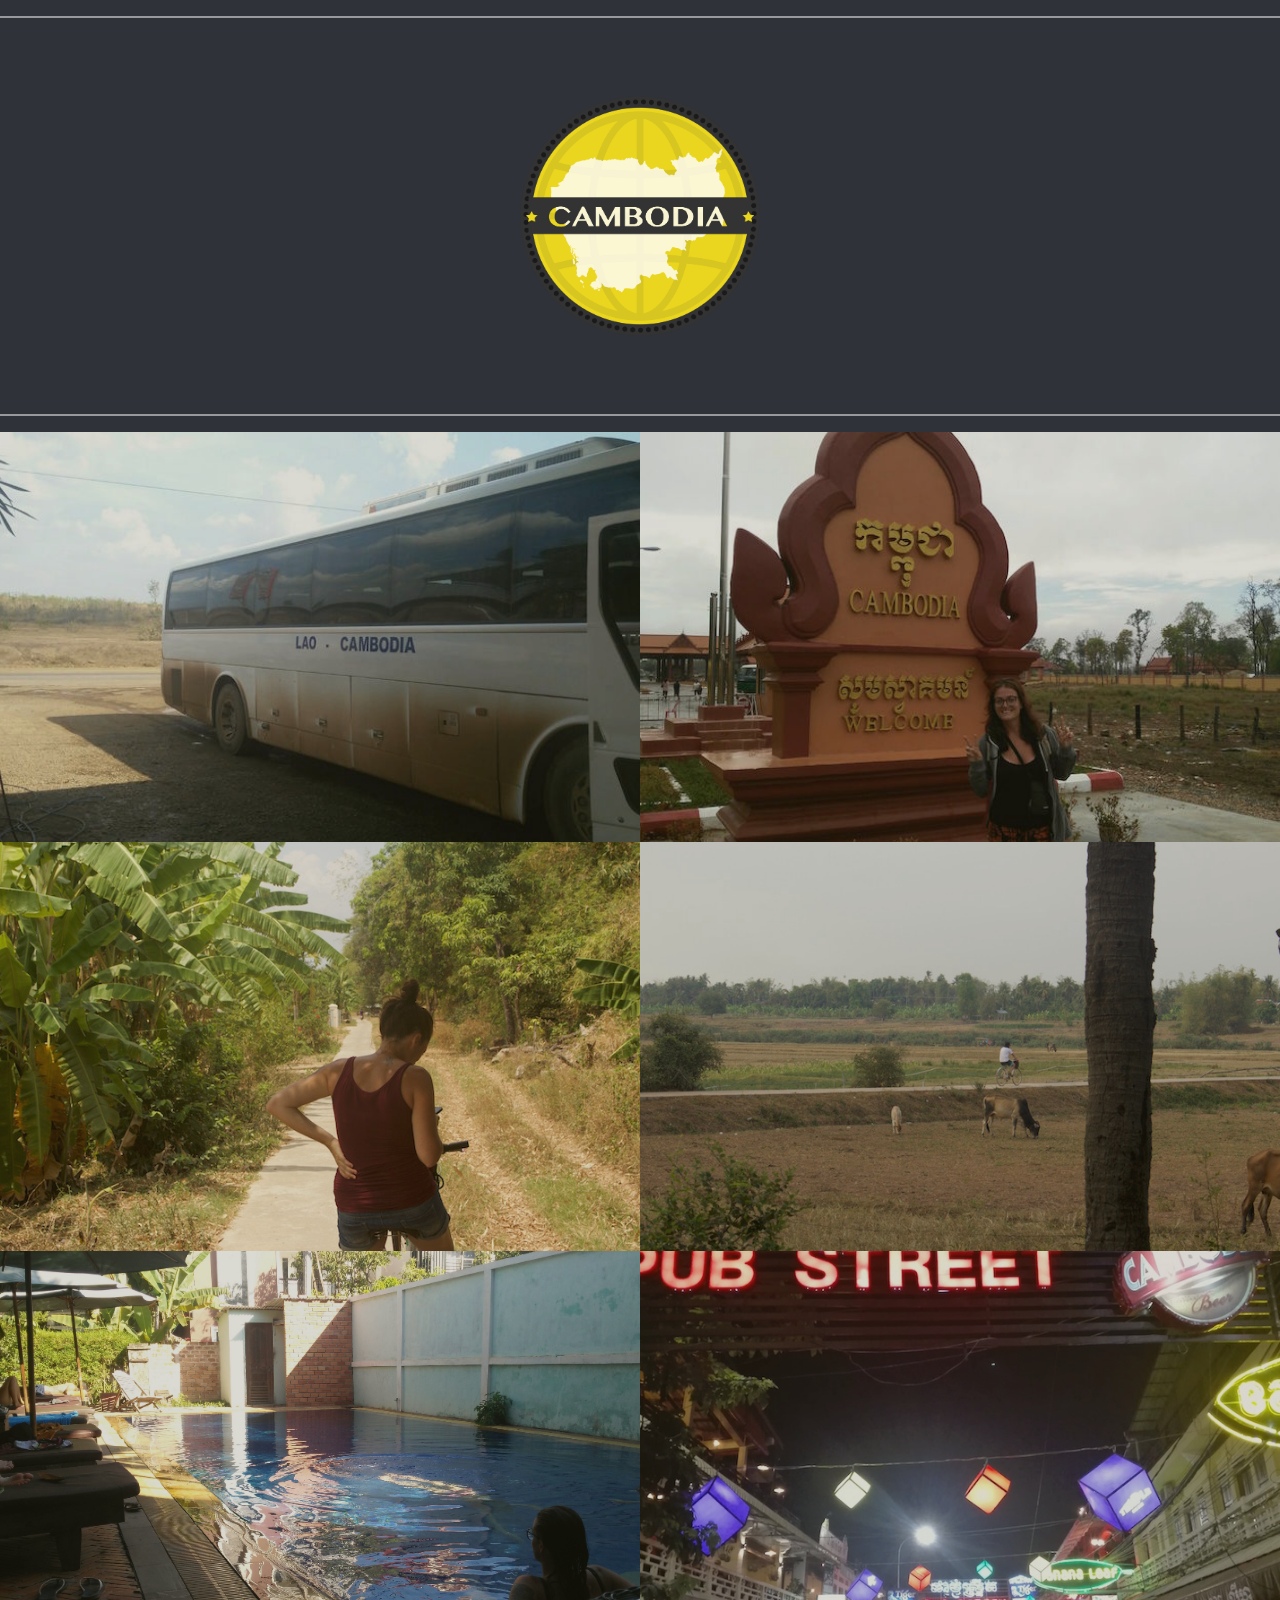
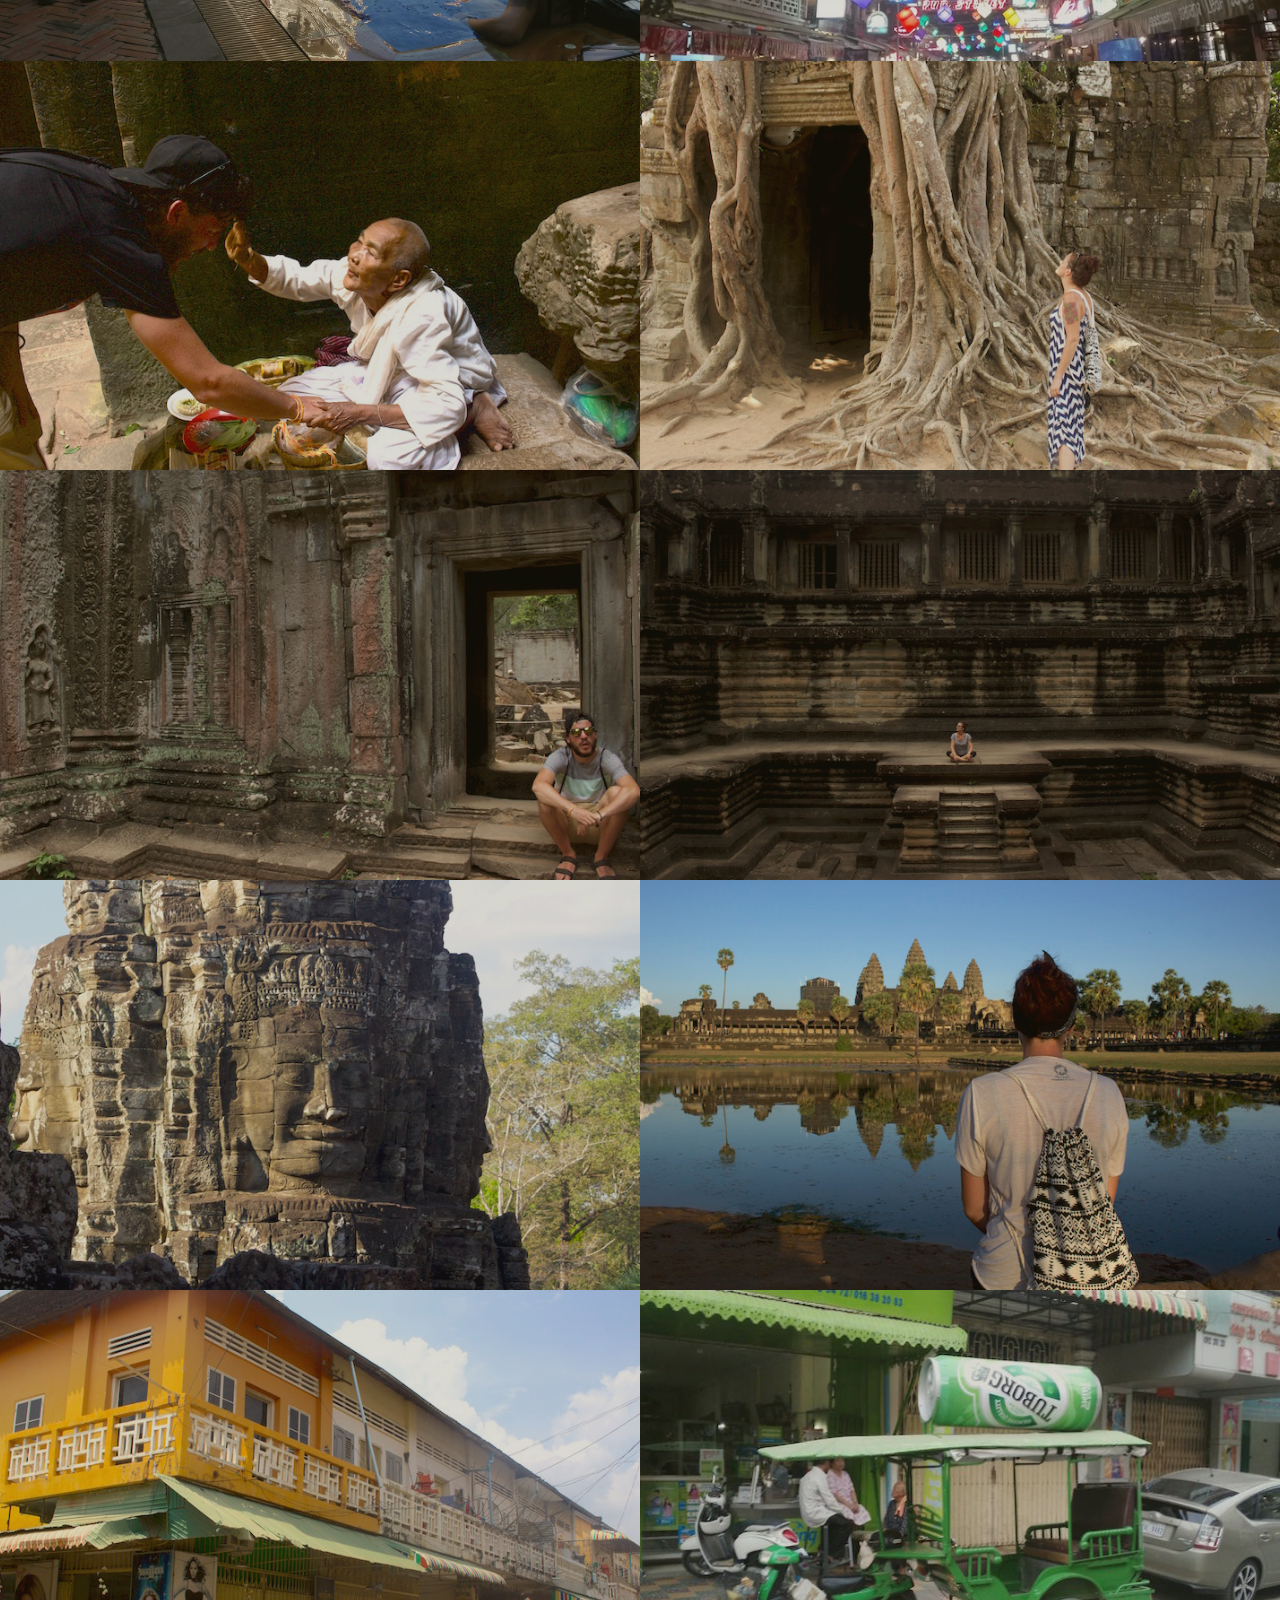
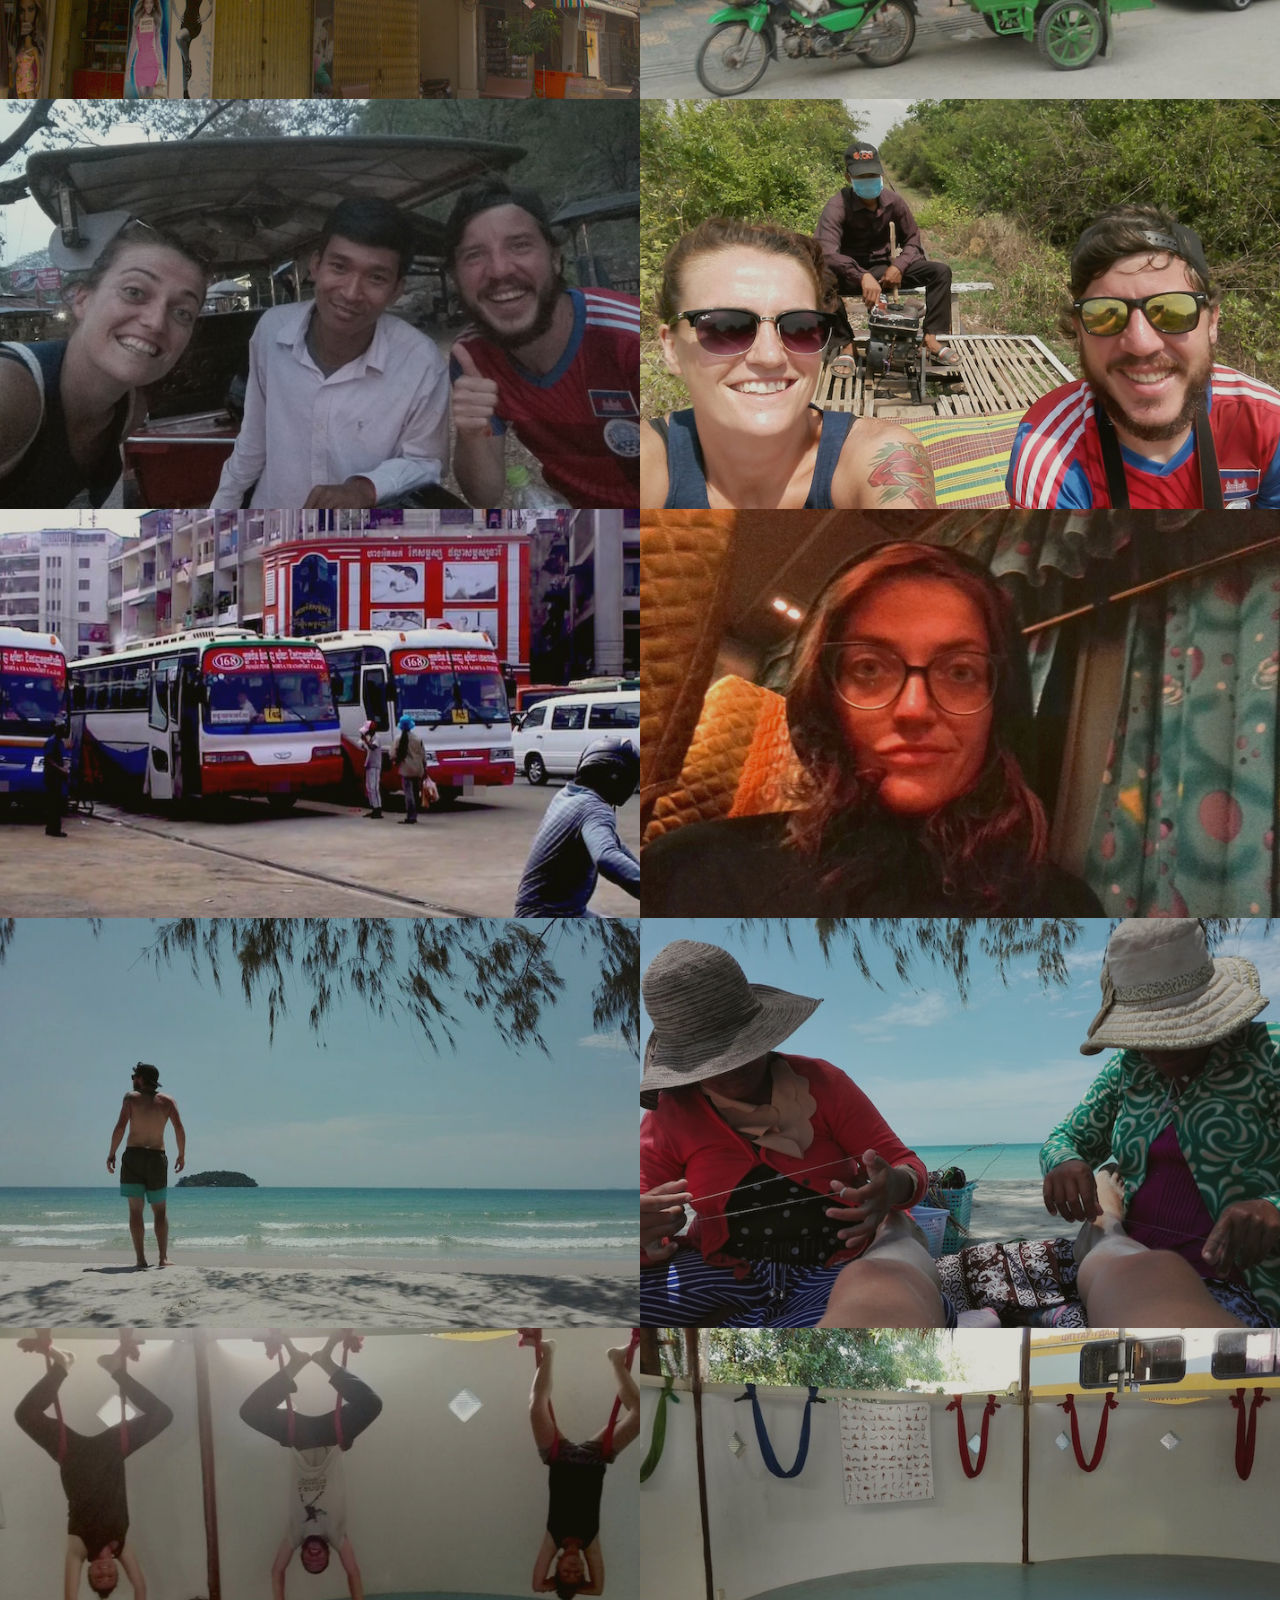
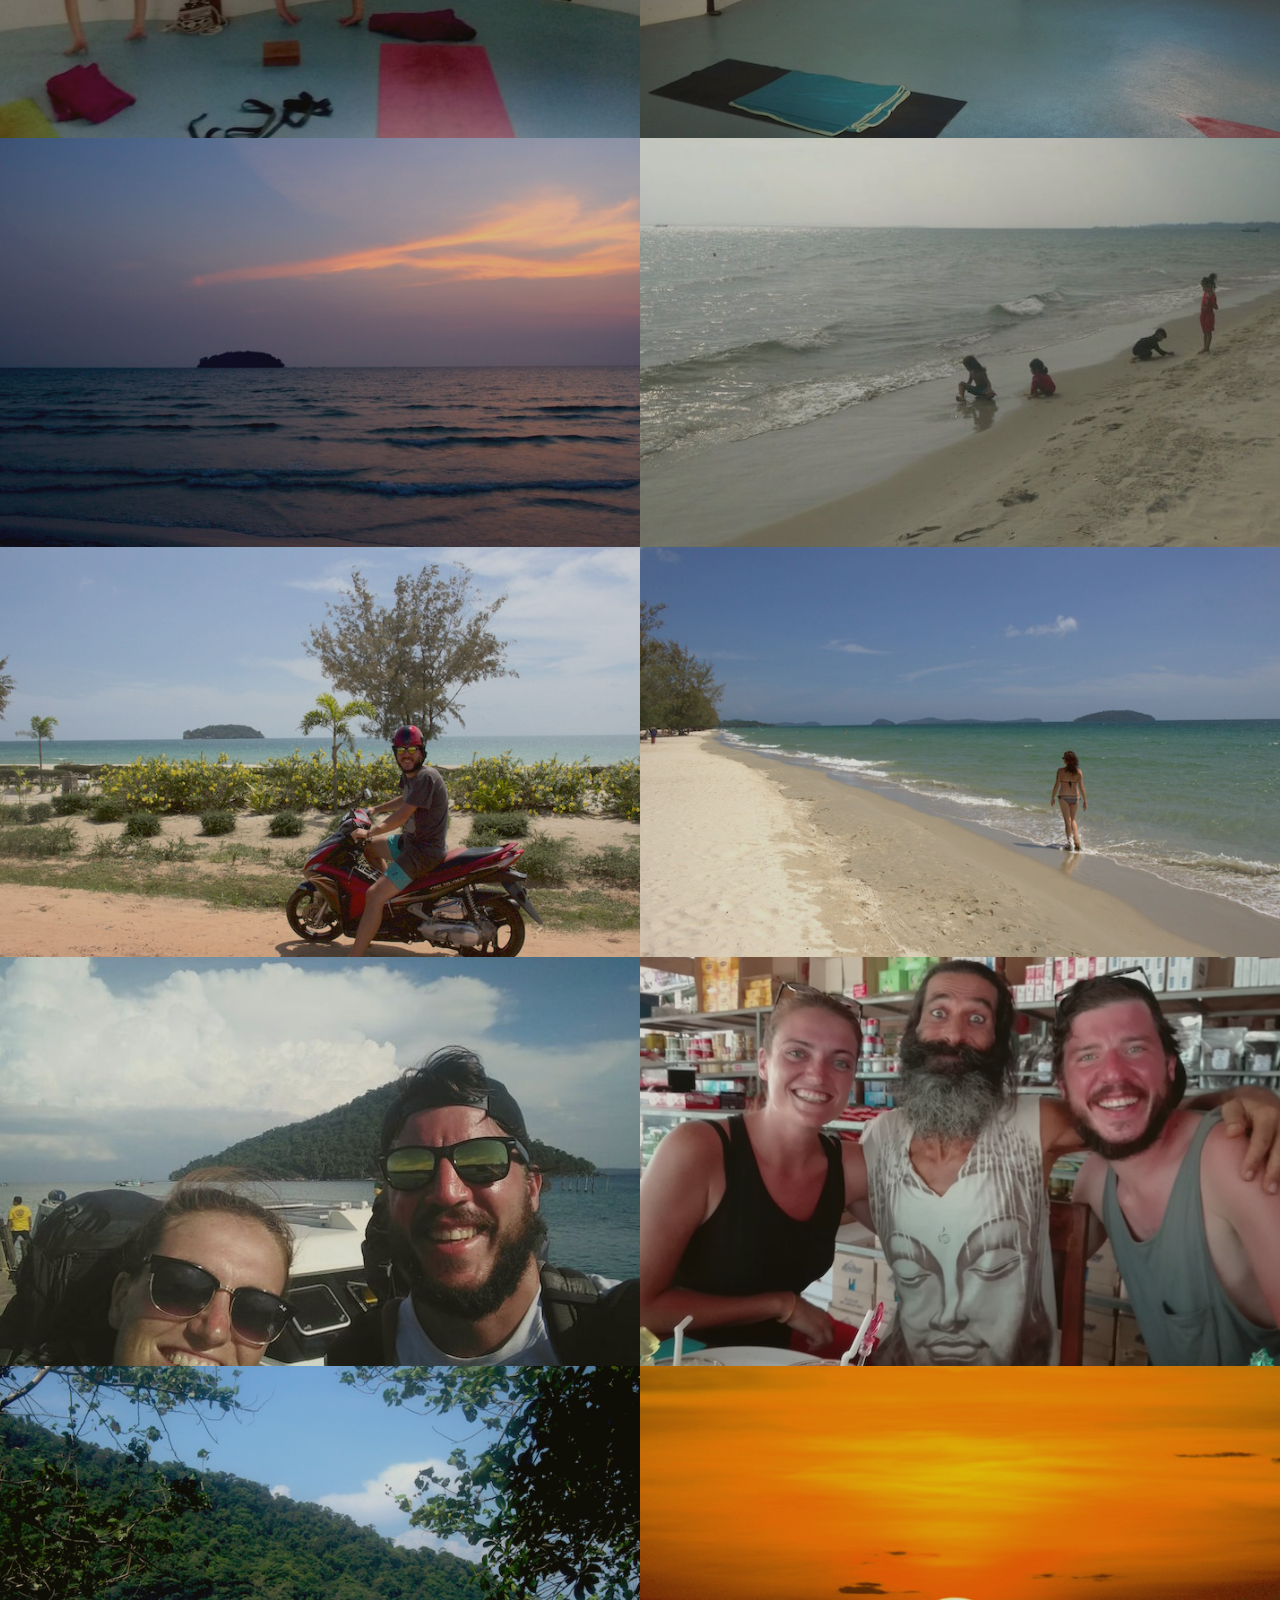
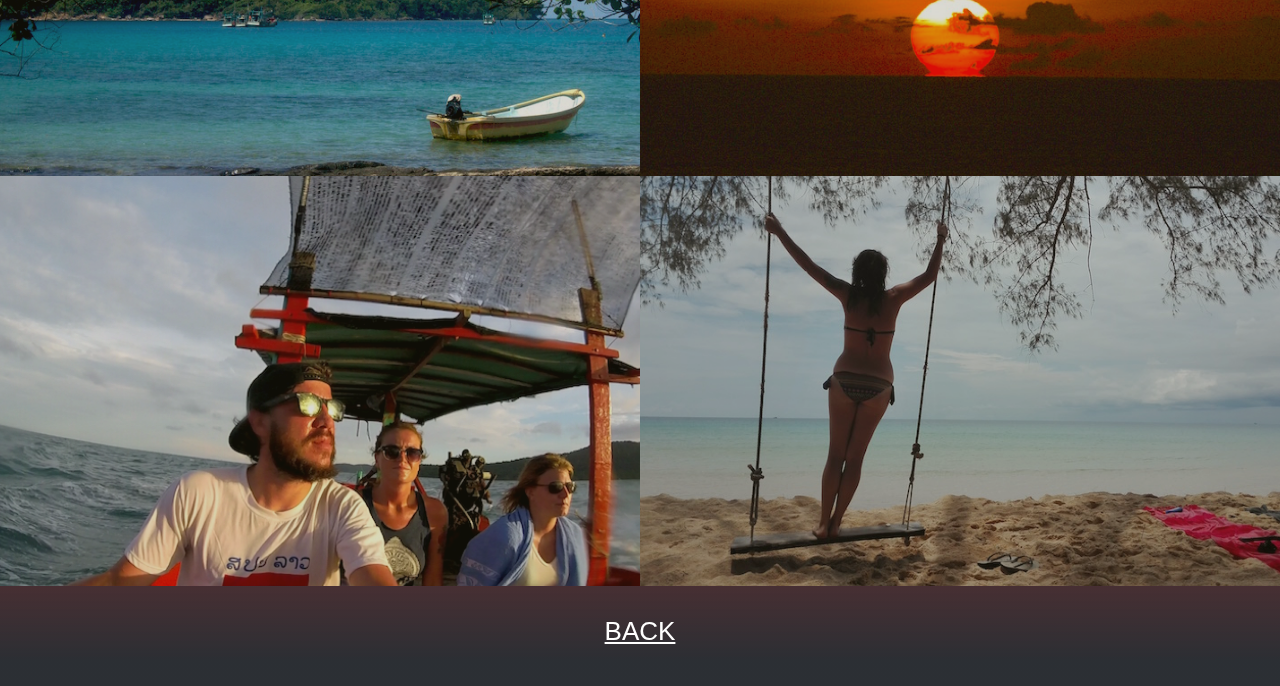
==== cambodia.html @ 89aca683 "update cambodia" ====
<!doctype html>
<html>
  <head>
    <meta charset="utf-8">
    <meta name="description" content="">
    <meta name="viewport" content="width=device-width, initial-scale=1, minimal-ui">
    <title></title>
    <link rel="stylesheet" href="style.css">
    <link href="https://fonts.googleapis.com/css?family=Quicksand" rel="stylesheet">
    <link href="https://fonts.googleapis.com/css?family=Raleway" rel="stylesheet">
  </head>
  <body>
    <!-- <div class="main">
      <div class="filter"></div>
      <div class="title">DAL SERIO /// <b>AL MEKONG</b></div>
      <div class="subtitle">Immagini di un viaggio visto da occhi diversi</b></div>
    </div> -->

    <div class="myanmar">
      <!-- <div class="filter2"></div> -->
      <!-- <div class="date-title">18 /// <b>JAN</b></div> -->
      <img src="./images/cambodia.png" class="country-logo" />
      <!-- <div class="title">5 /// <b>FEB</b></div> -->
    </div>
      <div class="container">
        <div class="grid">
        <figure class="effect-chico cambodia">
          <div class="picture p-58"></div>
          <div class="filterT"></div>
          <figcaption>
            <h2>From Don Det to Kratie /// <span>Cambodia</span></h2>
            <p>Paolo - DAY 58</p>
          </figcaption>
        </figure>
        <figure class="effect-chico cambodia">
          <div class="picture g-58"></div>
          <div class="filterT"></div>
          <figcaption>
            <h2>From Don Det to Kratie /// <span>Cambodia</span></h2>
            <p>Greta - DAY 58</p>
          </figcaption>
        </figure>

        <figure class="effect-chico cambodia">
          <div class="picture p-59"></div>
          <div class="filterT"></div>
          <figcaption>
            <h2>Kratie /// <span>Cambodia</span></h2>
            <p>Paolo - DAY 59</p>
          </figcaption>
        </figure>
        <figure class="effect-chico cambodia">
          <div class="picture g-59"></div>
          <div class="filterT"></div>
          <figcaption>
            <h2>Kratie /// <span>Cambodia</span></h2>
            <p>Greta - DAY 59</p>
          </figcaption>
        </figure>

        <figure class="effect-chico cambodia">
          <div class="picture p-60"></div>
          <div class="filterT"></div>
          <figcaption>
            <h2>Siam Reap /// <span>Cambodia</span></h2>
            <p>Paolo - DAY 60</p>
          </figcaption>
        </figure>
        <figure class="effect-chico cambodia">
          <div class="picture g-60"></div>
          <div class="filterT"></div>
          <figcaption>
            <h2>Siam Reap /// <span>Cambodia</span></h2>
            <p>Greta - DAY 60</p>
          </figcaption>
        </figure>

        <figure class="effect-chico cambodia">
          <div class="picture p-61"></div>
          <div class="filterT"></div>
          <figcaption>
            <h2>Siam Reap /// <span>Cambodia</span></h2>
            <p>Paolo - DAY 61</p>
          </figcaption>
        </figure>
        <figure class="effect-chico cambodia">
          <div class="picture g-61"></div>
          <div class="filterT"></div>
          <figcaption>
            <h2>Siam Reap /// <span>Cambodia</span></h2>
            <p>Greta - DAY 61</p>
          </figcaption>
        </figure>

        <figure class="effect-chico cambodia">
          <div class="picture p-62"></div>
          <div class="filterT"></div>
          <figcaption>
            <h2>Siam Reap /// <span>Cambodia</span></h2>
            <p>Paolo - DAY 62</p>
          </figcaption>
        </figure>
        <figure class="effect-chico cambodia">
          <div class="picture g-62"></div>
          <div class="filterT"></div>
          <figcaption>
            <h2>Siam Reap /// <span>Cambodia</span></h2>
            <p>Greta - DAY 62</p>
          </figcaption>
        </figure>

        <figure class="effect-chico cambodia">
          <div class="picture p-63"></div>
          <div class="filterT"></div>
          <figcaption>
            <h2>Siam Reap /// <span>Cambodia</span></h2>
            <p>Paolo - DAY 63</p>
          </figcaption>
        </figure>
        <figure class="effect-chico cambodia">
          <div class="picture g-63"></div>
          <div class="filterT"></div>
          <figcaption>
            <h2>Siam Reap /// <span>Cambodia</span></h2>
            <p>Greta - DAY 63</p>
          </figcaption>
        </figure>

        <figure class="effect-chico cambodia">
          <div class="picture p-64"></div>
          <div class="filterT"></div>
          <figcaption>
            <h2>Battambang /// <span>Cambodia</span></h2>
            <p>Paolo - DAY 64</p>
          </figcaption>
        </figure>
        <figure class="effect-chico cambodia">
          <div class="picture g-64"></div>
          <div class="filterT"></div>
          <figcaption>
            <h2>Battambang /// <span>Cambodia</span></h2>
            <p>Greta - DAY 64</p>
          </figcaption>
        </figure>

        <figure class="effect-chico cambodia">
          <div class="picture p-65"></div>
          <div class="filterT"></div>
          <figcaption>
            <h2>Battambang /// <span>Cambodia</span></h2>
            <p>Paolo - DAY 65</p>
          </figcaption>
        </figure>
        <figure class="effect-chico cambodia">
          <div class="picture g-65"></div>
          <div class="filterT"></div>
          <figcaption>
            <h2>Battambang /// <span>Cambodia</span></h2>
            <p>Greta - DAY 65</p>
          </figcaption>
        </figure>

        <figure class="effect-chico cambodia">
          <div class="picture p-66"></div>
          <div class="filterT"></div>
          <figcaption>
            <h2>From Battambang to Sihanoukville /// <span>Cambodia</span></h2>
            <p>Paolo - DAY 66</p>
          </figcaption>
        </figure>
        <figure class="effect-chico cambodia">
          <div class="picture g-66"></div>
          <div class="filterT"></div>
          <figcaption>
            <h2>From Battambang to Sihanoukville /// <span>Cambodia</span></h2>
            <p>Greta - DAY 66</p>
          </figcaption>
        </figure>

        <figure class="effect-chico cambodia">
          <div class="picture p-67"></div>
          <div class="filterT"></div>
          <figcaption>
            <h2>Sihanoukville /// <span>Cambodia</span></h2>
            <p>Paolo - DAY 67</p>
          </figcaption>
        </figure>
        <figure class="effect-chico cambodia">
          <div class="picture g-67"></div>
          <div class="filterT"></div>
          <figcaption>
            <h2>Sihanoukville /// <span>Cambodia</span></h2>
            <p>Greta - DAY 67</p>
          </figcaption>
        </figure>

        <figure class="effect-chico cambodia">
          <div class="picture p-68"></div>
          <div class="filterT"></div>
          <figcaption>
            <h2>Sihanoukville /// <span>Cambodia</span></h2>
            <p>Paolo - DAY 68</p>
          </figcaption>
        </figure>
        <figure class="effect-chico cambodia">
          <div class="picture g-68"></div>
          <div class="filterT"></div>
          <figcaption>
            <h2>Sihanoukville /// <span>Cambodia</span></h2>
            <p>Greta - DAY 68</p>
          </figcaption>
        </figure>

        <figure class="effect-chico cambodia">
          <div class="picture p-69"></div>
          <div class="filterT"></div>
          <figcaption>
            <h2>Sihanoukville /// <span>Cambodia</span></h2>
            <p>Paolo - DAY 69</p>
          </figcaption>
        </figure>
        <figure class="effect-chico cambodia">
          <div class="picture g-69"></div>
          <div class="filterT"></div>
          <figcaption>
            <h2>Sihanoukville /// <span>Cambodia</span></h2>
            <p>Greta - DAY 69</p>
          </figcaption>
        </figure>

        <figure class="effect-chico cambodia">
          <div class="picture p-70"></div>
          <div class="filterT"></div>
          <figcaption>
            <h2>Sihanoukville /// <span>Cambodia</span></h2>
            <p>Paolo - DAY 70</p>
          </figcaption>
        </figure>
        <figure class="effect-chico cambodia">
          <div class="picture g-70"></div>
          <div class="filterT"></div>
          <figcaption>
            <h2>Sihanoukville /// <span>Cambodia</span></h2>
            <p>Greta - DAY 70</p>
          </figcaption>
        </figure>

       <figure class="effect-chico cambodia">
          <div class="picture p-71"></div>
          <div class="filterT"></div>
          <figcaption>
            <h2>Koh Rong Samloen /// <span>Cambodia</span></h2>
            <p>Paolo - DAY 71</p>
          </figcaption>
        </figure>
        <figure class="effect-chico cambodia">
          <div class="picture g-71"></div>
          <div class="filterT"></div>
          <figcaption>
            <h2>Koh Rong Samloen /// <span>Cambodia</span></h2>
            <p>Greta - DAY 71</p>
          </figcaption>
        </figure>

        <figure class="effect-chico cambodia">
          <div class="picture p-72"></div>
          <div class="filterT"></div>
          <figcaption>
            <h2>Koh Rong Samloen /// <span>Cambodia</span></h2>
            <p>Paolo - DAY 72</p>
          </figcaption>
        </figure>
        <figure class="effect-chico cambodia">
          <div class="picture g-72"></div>
          <div class="filterT"></div>
          <figcaption>
            <h2>Koh Rong Samloen /// <span>Cambodia</span></h2>
            <p>Greta - DAY 72</p>
          </figcaption>
        </figure>

        <figure class="effect-chico cambodia">
          <div class="picture p-73"></div>
          <div class="filterT"></div>
          <figcaption>
            <h2>Koh Rong Samloen /// <span>Cambodia</span></h2>
            <p>Paolo - DAY 73</p>
          </figcaption>
        </figure>
        <figure class="effect-chico cambodia">
          <div class="picture g-73"></div>
          <div class="filterT"></div>
          <figcaption>
            <h2>Koh Rong Samloen /// <span>Cambodia</span></h2>
            <p>Greta - DAY 73</p>
          </figcaption>
        </figure>

        <!--<figure class="effect-chico cambodia">
          <div class="picture p-45"></div>
          <div class="filterT"></div>
          <figcaption>
            <h2>Bang Sinsagvone /// <span>Cambodia</span></h2>
            <p>Paolo - DAY 45</p>
          </figcaption>
        </figure>
        <figure class="effect-chico cambodia">
          <div class="picture g-45"></div>
          <div class="filterT"></div>
          <figcaption>
            <h2>Bang Sinsagvone /// <span>Cambodia</span></h2>
            <p>Greta - DAY 45</p>
          </figcaption>
        </figure>

          <figure class="effect-chico cambodia">
            <div class="picture p-46"></div>
            <div class="filterT"></div>
            <figcaption>
              <h2>Bang Sinsagvone /// <span>Cambodia</span></h2>
              <p>Paolo - DAY 46</p>
            </figcaption>
          </figure>
          <figure class="effect-chico cambodia">
            <div class="picture g-46"></div>
            <div class="filterT"></div>
            <figcaption>
              <h2>Bang Sinsagvone /// <span>Cambodia</span></h2>
              <p>Greta - DAY 46</p>
            </figcaption>
          </figure>

          <figure class="effect-chico cambodia">
            <div class="picture p-47"></div>
            <div class="filterT"></div>
            <figcaption>
              <h2>Ventiane /// <span>Cambodia</span></h2>
              <p>Paolo - DAY 47</p>
            </figcaption>
          </figure>
          <figure class="effect-chico cambodia">
            <div class="picture g-47"></div>
            <div class="filterT"></div>
            <figcaption>
              <h2>Ventiane /// <span>Cambodia</span></h2>
              <p>Greta - DAY 47</p>
            </figcaption>
          </figure>

          <figure class="effect-chico cambodia">
            <div class="picture p-48"></div>
            <div class="filterT"></div>
            <figcaption>
              <h2>Ventiane /// <span>Cambodia</span></h2>
              <p>Paolo - DAY 48</p>
            </figcaption>
          </figure>
          <figure class="effect-chico cambodia">
            <div class="picture g-48"></div>
            <div class="filterT"></div>
            <figcaption>
              <h2>Ventiane /// <span>Cambodia</span></h2>
              <p>Greta - DAY 48</p>
            </figcaption>
          </figure>

          <figure class="effect-chico cambodia">
            <div class="picture p-49"></div>
            <div class="filterT"></div>
            <figcaption>
              <h2>Pakse /// <span>Cambodia</span></h2>
              <p>Paolo - DAY 49</p>
            </figcaption>
          </figure>
          <figure class="effect-chico cambodia">
            <div class="picture g-49"></div>
            <div class="filterT"></div>
            <figcaption>
              <h2>Pakse /// <span>Cambodia</span></h2>
              <p>Greta - DAY 49</p>
            </figcaption>
          </figure>

          <figure class="effect-chico cambodia">
            <div class="picture p-50"></div>
            <div class="filterT"></div>
            <figcaption>
              <h2>Champasak /// <span>Cambodia</span></h2>
              <p>Paolo - DAY 50</p>
            </figcaption>
          </figure>
          <figure class="effect-chico cambodia">
            <div class="picture g-50"></div>
            <div class="filterT"></div>
            <figcaption>
              <h2>Champasak /// <span>Cambodia</span></h2>
              <p>Greta - DAY 50</p>
            </figcaption>
          </figure>

          <figure class="effect-chico cambodia">
            <div class="picture p-51"></div>
            <div class="filterT"></div>
            <figcaption>
              <h2>Tad-Lo /// <span>Cambodia</span></h2>
              <p>Paolo - DAY 51</p>
            </figcaption>
          </figure>
          <figure class="effect-chico cambodia">
            <div class="picture g-51"></div>
            <div class="filterT"></div>
            <figcaption>
              <h2>Tad-Lo /// <span>Cambodia</span></h2>
              <p>Greta - DAY 51</p>
            </figcaption>
          </figure>

          <figure class="effect-chico cambodia">
            <div class="picture p-52"></div>
            <div class="filterT"></div>
            <figcaption>
              <h2>Bolaven Plateau /// <span>Cambodia</span></h2>
              <p>Paolo - DAY 52</p>
            </figcaption>
          </figure>
          <figure class="effect-chico cambodia">
            <div class="picture g-52"></div>
            <div class="filterT"></div>
            <figcaption>
              <h2>Bolaven Plateau /// <span>Cambodia</span></h2>
              <p>Greta - DAY 52</p>
            </figcaption>
          </figure>

          <figure class="effect-chico cambodia">
            <div class="picture p-53"></div>
            <div class="filterT"></div>
            <figcaption>
              <h2>Bolaven Plateau /// <span>Cambodia</span></h2>
              <p>Paolo - DAY 53</p>
            </figcaption>
          </figure>
          <figure class="effect-chico cambodia">
            <div class="picture g-53"></div>
            <div class="filterT"></div>
            <figcaption>
              <h2>Bolaven Plateau /// <span>Cambodia</span></h2>
              <p>Greta - DAY 53</p>
            </figcaption>
          </figure>

          <figure class="effect-chico cambodia">
            <div class="picture p-54"></div>
            <div class="filterT"></div>
            <figcaption>
              <h2>Don Det /// <span>Cambodia</span></h2>
              <p>Paolo - DAY 54</p>
            </figcaption>
          </figure>
          <figure class="effect-chico cambodia">
            <div class="picture g-54"></div>
            <div class="filterT"></div>
            <figcaption>
              <h2>Don Det /// <span>Cambodia</span></h2>
              <p>Greta - DAY 54</p>
            </figcaption>
          </figure>

          <figure class="effect-chico cambodia">
            <div class="picture p-55"></div>
            <div class="filterT"></div>
            <figcaption>
              <h2>Don Det /// <span>Cambodia</span></h2>
              <p>Paolo - DAY 55</p>
            </figcaption>
          </figure>
          <figure class="effect-chico cambodia">
            <div class="picture g-55"></div>
            <div class="filterT"></div>
            <figcaption>
              <h2>Don Det /// <span>Cambodia</span></h2>
              <p>Greta - DAY 55</p>
            </figcaption>
          </figure>

          <figure class="effect-chico cambodia">
            <div class="picture p-56"></div>
            <div class="filterT"></div>
            <figcaption>
              <h2>Don Det /// <span>Cambodia</span></h2>
              <p>Paolo - DAY 56</p>
            </figcaption>
          </figure>
          <figure class="effect-chico cambodia">
            <div class="picture g-56"></div>
            <div class="filterT"></div>
            <figcaption>
              <h2>Don Det /// <span>Cambodia</span></h2>
              <p>Greta - DAY 56</p>
            </figcaption>
          </figure>

          <figure class="effect-chico cambodia">
            <div class="picture p-57"></div>
            <div class="filterT"></div>
            <figcaption>
              <h2>Don Det /// <span>Cambodia</span></h2>
              <p>Paolo - DAY 57</p>
            </figcaption>
          </figure>
          <figure class="effect-chico cambodia">
            <div class="picture g-57"></div>
            <div class="filterT"></div>
            <figcaption>
              <h2>Don Det /// <span>Cambodia</span></h2>
              <p>Greta - DAY 57</p>
            </figcaption>
          </figure> -->
      </div>
      </div>
    </div>
    <!-- <div class="article-section">
      <a href="./story.html" class="article-title">LE VIE FLUVIALI /// <b>STORIE D'ACQUA</b></a>
      <div class="filter"></div>
    </div> -->
    <div class="article-section">
      <a href="./" class="article-title">BACK</b></a>
      <div class="filter"></div>
    </div>
  </body>
</html>
---- style.css ----
* {
  font-family: sans-serif;
  box-sizing: border-box;
}

html, body {
  margin: 0;
  height: 100%;
  min-height: 100%;
  background-color: #2f3238;
}

.main {
  width: 100%;
  height: 100%;
  background-image: url('./images/main.jpg');
  background-size: cover;
  position: relative;
}

.myanmar {
  width: 100%;
  height: 400px;
  margin: 1em 0 0 0;
  /*background-image: url('./images/myanmar-cover.jpg');*/
  background-size: cover;
  position: relative;
  border-top: 2px solid rgba(255,255,255,0.5);
  border-bottom: 2px solid rgba(255,255,255,0.5);
}

.filter {
  position: absolute;
  top: 0;
  left: 0;
  width: 100%;
  height: 100%;
  background: linear-gradient(to bottom, rgba(128, 42, 40, 0.3) 0%, rgba(41, 44, 48, 0.5) 75%);
  opacity: 1;
}

.filter2 {
  position: absolute;
  top: 0;
  left: 0;
  width: 100%;
  height: 100%;
  background: linear-gradient(to bottom, rgba(121, 110, 92, 0.7) 0%, rgba(52, 56, 57, 0.8) 75%);
  opacity: 1;
}

.filterP {
  position: absolute;
  top: 0;
  left: 0;
  width: 100%;
  height: 100%;
  /*background: -webkit-linear-gradient(top, rgba(179, 179, 179, 0.2) 0%, rgba(47, 54, 68, 0.7) 100%);*/
  /*background: linear-gradient(to bottom, rgba(179, 179, 179, 0.2) 0%, rgba(47, 54, 68, 0.7) 100%);*/
  opacity: 0.6;
}

.filterG {
  position: absolute;
  top: 0;
  left: 0;
  width: 100%;
  height: 100%;
  /*background: -webkit-linear-gradient(top, rgba(179, 179, 179, 0.2) 0%, rgba(66, 46, 78, 0.7) 100%);*/
  /*background: linear-gradient(to bottom, rgba(179, 179, 179, 0.2) 0%, rgba(66, 46, 78, 0.7) 100%);*/
  opacity: 0.6;
}

.filterT {


}

.country-link {
  display: flex;
  width: 25%;
}

.country-logo {
  position: absolute;
  top: 50%;
  left: 50%;
  width: 300px;
  height: 300px;
  margin-left: -150px;
  margin-top: -150px;
}

.country-logo-home {
  width: 100%;
  height: 100%;
  float: left;
  cursor: pointer;
}

.title {
  color: white;
  font-size: 40px;
  position: absolute;
  top: 0;
  bottom: 0;
  left: 0;
  right: 0;
  width: 100%;
  margin: auto;
  text-align: center;
  padding-top: 25%;
}

.date-title {
  color: white;
  font-size: 40px;
  position: absolute;
  left: 120px;
  top: 50%;
  margin-top: -15px;
  height: 30px;
  text-align: center;
}

.subtitle {
  color: white;
  font-size: 16px;
  position: absolute;
  top: 0;
  bottom: 0;
  left: 0;
  right: 0;
  width: 100%;
  margin: auto;
  text-align: center;
  padding-top: 30%;
  font-style: italic;
}

.article-section {
  padding: 50px;
  display: flex;
  align-items: center;
  justify-content: center;
  /*background-image: url('./images/main.jpg');*/
  background-size: cover;
  position: relative;
}

.article-title {
  color: white;
  font-size: 26px;
  position: absolute;
  top: 0;
  bottom: 0;
  left: 0;
  right: 0;
  width: 75%;
  height: 40px;
  margin: auto;
  text-align: center;
  z-index: 2;
}

.article-title:hover {
  text-decoration: underline;
  transition: 1s all;
  cursor: pointer;
}

.text-container {
  padding: 50px;
}

.paragraph {
  font-size: 16px;
  font-weight: 100;
  color: white;
  margin: 1em 0;
  letter-spacing: 1px;
  font-family: 'Quicksand', sans-serif;
}

.squareTitle {
  color: white;
  font-size: 18px;
  position: absolute;
  bottom: 0;
  right: 0;
  width: 100px;
  text-align: right;
  padding: 10px;
}

.p-1 {
  background-image: url('./images/p1.jpg');
}

.g-1 {
  background-image: url('./images/g1.jpg');
}

.p-2 {
  background-image: url('./images/p2.jpg');
}

.g-2 {
  background-image: url('./images/g2.jpg');
}

.p-3 {
  background-image: url('./images/p3.jpg');
}

.g-3 {
  background-image: url('./images/g3.jpg');
}

.p-4 {
  background-image: url('./images/p4.jpg');
}

.g-4 {
  background-image: url('./images/g4.jpg');
}

.p-5 {
  background-image: url('./images/p5.jpg');
}

.g-5 {
  background-image: url('./images/g5.jpg');
}

.p-6 {
  background-image: url('./images/p6.jpg');
}

.g-6 {
  background-image: url('./images/g6.jpg');
}

.p-7 {
  background-image: url('./images/p7.jpg');
}

.g-7 {
  background-image: url('./images/g7.jpg');
}

.p-8 {
  background-image: url('./images/p8.jpg');
}

.g-8 {
  background-image: url('./images/g8.jpg');
}

.p-9 {
  background-image: url('./images/p9.jpg');
}

.g-9 {
  background-image: url('./images/g9.jpg');
}

.p-10 {
  background-image: url('./images/p10.jpg');
}

.g-10 {
  background-image: url('./images/g10.jpg');
}

.p-11 {
  background-image: url('./images/p11.jpg');
}

.g-11 {
  background-image: url('./images/g11.jpg');
}

.p-12 {
  background-image: url('./images/p12.jpg');
}

.g-12 {
  background-image: url('./images/g12.jpg');
}

.p-13 {
  background-image: url('./images/p13.jpg');
}

.g-13 {
  background-image: url('./images/g13.jpg');
}

.p-14 {
  background-image: url('./images/p14.jpg');
}

.g-14 {
  background-image: url('./images/g14.jpg');
}

.p-15 {
  background-image: url('./images/p15.jpg');
}

.g-15 {
  background-image: url('./images/g15.jpg');
}

.p-16 {
  background-image: url('./images/p16.jpg');
}

.g-16 {
  background-image: url('./images/g16.jpg');
}

.p-17 {
  background-image: url('./images/p17.jpg');
}

.g-17 {
  background-image: url('./images/g17.jpg');
}

.p-18 {
  background-image: url('./images/p18.jpg');
}

.g-18 {
  background-image: url('./images/g18.jpg');
}

.p-19 {
  background-image: url('./images/p19.jpg');
}

.g-19 {
  background-image: url('./images/g19.jpg');
}

.p-20 {
  background-image: url('./images/p20.jpg');
}

.g-20 {
  background-image: url('./images/g20.jpg');
}

.p-21 {
  background-image: url('./images/p21.jpg');
}

.g-21 {
  background-image: url('./images/g21.jpg');
}

.p-22 {
  background-image: url('./images/p22.jpg');
}

.g-22 {
  background-image: url('./images/g22.jpg');
}

.p-23 {
  background-image: url('./images/p23.jpg');
}

.g-23 {
  background-image: url('./images/g23.jpg');
}

.p-24 {
  background-image: url('./images/p24.jpg');
}

.g-24 {
  background-image: url('./images/g24.jpg');
}
.p-25 {
  background-image: url('./images/p25.jpg');
}

.g-25 {
  background-image: url('./images/g25.jpg');
}
.p-26 {
  background-image: url('./images/p26.jpg');
}

.g-26 {
  background-image: url('./images/g26.jpg');
}

.p-27 {
  background-image: url('./images/p27.jpg');
}

.g-27 {
  background-image: url('./images/g27.jpg');
}

.p-28 {
  background-image: url('./images/p28.jpg');
}

.g-28 {
  background-image: url('./images/g28.jpg');
}

.g-29 {
  background-image: url('./images/g29.jpg');
}

.p-29 {
  background-image: url('./images/p29.jpg');
}

.g-30 {
  background-image: url('./images/g30.jpg');
}

.p-30 {
  background-image: url('./images/p30.jpg');
}

.g-31 {
  background-image: url('./images/g31.jpg');
}

.p-31 {
  background-image: url('./images/p31.jpg');
}

.g-32 {
  background-image: url('./images/g32.jpg');
}

.p-32 {
  background-image: url('./images/p32.jpg');
}

.g-33 {
  background-image: url('./images/g33.jpg');
}

.p-33 {
  background-image: url('./images/p33.jpg');
}

.g-34 {
  background-image: url('./images/g34.jpg');
}

.p-34 {
  background-image: url('./images/p34.jpg');
}

.p-35 {
  background-image: url('./images/p35.jpg');
}

.g-35 {
  background-image: url('./images/g35.jpg');
}

.p-36 {
  background-image: url('./images/p36.jpg');
}

.g-36 {
  background-image: url('./images/g36.jpg');
}
.p-37 {
  background-image: url('./images/p37.jpg');
}

.g-37 {
  background-image: url('./images/g37.jpg');
}
.p-38 {
  background-image: url('./images/p38.jpg');
}

.g-38 {
  background-image: url('./images/g38.jpg');
}
.p-39 {
  background-image: url('./images/p39.jpg');
}

.g-39 {
  background-image: url('./images/g39.jpg');
}
.p-40 {
  background-image: url('./images/p40.jpg');
}

.g-40 {
  background-image: url('./images/g40.jpg');
}
.p-41 {
  background-image: url('./images/p41.jpg');
}

.g-41 {
  background-image: url('./images/g41.jpg');
}
.p-42 {
  background-image: url('./images/p42.jpg');
}

.g-42 {
  background-image: url('./images/g42.jpg');
}
.p-43 {
  background-image: url('./images/p43.jpg');
}

.g-43 {
  background-image: url('./images/g43.jpg');
}
.p-44 {
  background-image: url('./images/p44.jpg');
}

.g-44 {
  background-image: url('./images/g44.jpg');
}
.p-45 {
  background-image: url('./images/p45.jpg');
}

.g-45 {
  background-image: url('./images/g45.jpg');
}

.p-46 {
  background-image: url('./images/p46.jpg');
}

.g-46 {
  background-image: url('./images/g46.jpg');
}

.p-47 {
  background-image: url('./images/p47.jpg');
}

.g-47 {
  background-image: url('./images/g47.jpg');
}

.p-48 {
  background-image: url('./images/p48.jpg');
}

.g-48 {
  background-image: url('./images/g48.jpg');
}

.p-49 {
  background-image: url('./images/p49.jpg');
}

.g-49 {
  background-image: url('./images/g49.jpg');
}

.p-50 {
  background-image: url('./images/p50.jpg');
}

.g-50 {
  background-image: url('./images/g50.jpg');
}

.p-51 {
  background-image: url('./images/p51.jpg');
}

.g-51 {
  background-image: url('./images/g51.jpg');
}

.p-52 {
  background-image: url('./images/p52.jpg');
}

.g-52 {
  background-image: url('./images/g52.jpg');
}

.p-53 {
  background-image: url('./images/p53.jpg');
}

.g-53 {
  background-image: url('./images/g53.jpg');
}

.p-54 {
  background-image: url('./images/p54.jpg');
}

.g-54 {
  background-image: url('./images/g54.jpg');
}

.p-55 {
  background-image: url('./images/p55.jpg');
}

.g-55 {
  background-image: url('./images/g55.jpg');
}

.p-56 {
  background-image: url('./images/p56.jpg');
}

.g-56 {
  background-image: url('./images/g56.jpg');
}

.p-57 {
  background-image: url('./images/p57.jpg');
}

.g-57 {
  background-image: url('./images/g57.jpg');
}

.p-58 {
  background-image: url('./images/p58.jpg');
}

.g-58 {
  background-image: url('./images/g58.jpg');
}

.p-59 {
  background-image: url('./images/p59.jpg');
}

.g-59 {
  background-image: url('./images/g59.jpg');
}

.p-60 {
  background-image: url('./images/p60.jpg');
}

.g-60 {
  background-image: url('./images/g60.jpg');
}

.p-61 {
  background-image: url('./images/p61.jpg');
}

.g-61 {
  background-image: url('./images/g61.jpg');
}

.p-62 {
  background-image: url('./images/p62.jpg');
}

.g-62 {
  background-image: url('./images/g62.jpg');
}

.p-63 {
  background-image: url('./images/p63.jpg');
}

.g-63 {
  background-image: url('./images/g63.jpg');
}

.p-64 {
  background-image: url('./images/p64.jpg');
}

.g-64 {
  background-image: url('./images/g64.jpg');
}

.p-65 {
  background-image: url('./images/p65.jpg');
}

.g-65 {
  background-image: url('./images/g65.jpg');
}

.p-66 {
  background-image: url('./images/p66.jpg');
}

.g-66 {
  background-image: url('./images/g66.jpg');
}

.p-67 {
  background-image: url('./images/p67.jpg');
}

.g-67 {
  background-image: url('./images/g67.jpg');
}

.p-68 {
  background-image: url('./images/p68.jpg');
}

.g-68 {
  background-image: url('./images/g68.jpg');
}

.p-69 {
  background-image: url('./images/p69.jpg');
}

.g-69 {
  background-image: url('./images/g69.jpg');
}

.p-70 {
  background-image: url('./images/p70.jpg');
}

.g-70 {
  background-image: url('./images/g70.jpg');
}

.p-71 {
  background-image: url('./images/p71.jpg');
}

.g-71 {
  background-image: url('./images/g71.jpg');
}

.p-72 {
  background-image: url('./images/p72.jpg');
}

.g-72 {
  background-image: url('./images/g72.jpg');
}

.p-73 {
  background-image: url('./images/p73.jpg');
}

.g-73 {
  background-image: url('./images/g73.jpg');
}

.p-74 {
  background-image: url('./images/p74.jpg');
}

.g-74 {
  background-image: url('./images/g74.jpg');
}

.p-75 {
  background-image: url('./images/p75.jpg');
}

.g-75 {
  background-image: url('./images/g75.jpg');
}

.p-76 {
  background-image: url('./images/p76.jpg');
}

.g-76 {
  background-image: url('./images/g76.jpg');
}

.p-77 {
  background-image: url('./images/p77.jpg');
}

.g-77 {
  background-image: url('./images/g77.jpg');
}
.p-78 {
  background-image: url('./images/p78.jpg');
}

.g-78 {
  background-image: url('./images/g78.jpg');
}
.p-79 {
  background-image: url('./images/p79.jpg');
}

.g-79 {
  background-image: url('./images/g79.jpg');
}

.p-80 {
  background-image: url('./images/p80.jpg');
}

.g-80 {
  background-image: url('./images/g80.jpg');
}

.p-81 {
  background-image: url('./images/p81.jpg');
}

.g-81 {
  background-image: url('./images/g81.jpg');
}

.grid {
	position: relative;
	margin: 0 auto;
	padding: 1em 0 0;
	list-style: none;
	text-align: center;
  display: flex;
  flex-wrap: wrap;
  width: 100%;
}

/* Common style */
.grid figure {
	position: relative;
	overflow: hidden;
	margin: 0;
	min-width: 320px;
  height: 32vw;
	width: 50%;
	background: #473500;
	text-align: center;
	cursor: pointer;
}

.grid figure.thailand {
	position: relative;
	overflow: hidden;
	margin: 0;
	min-width: 320px;
  height: 32vw;
	width: 50%;
	background: #202647;
	text-align: center;
	cursor: pointer;
}

.grid figure.laos {
	position: relative;
	overflow: hidden;
	margin: 0;
	min-width: 320px;
  height: 32vw;
	width: 50%;
	background: #20473a;
	text-align: center;
	cursor: pointer;
}

.grid figure.cambodia {
	position: relative;
	overflow: hidden;
	margin: 0;
	min-width: 320px;
  height: 32vw;
	width: 50%;
	background: #474320;
	text-align: center;
	cursor: pointer;
}

.grid figure .picture {
	position: relative;
	display: block;
	width: 100%;
  height: 100%;
	opacity: 0.8;
  background-size: cover;
  background-position: 50% 50%;
  position: relative;
}

.grid figure figcaption {
	padding: 2em;
	color: #fff;
	text-transform: uppercase;
	font-size: 1.25em;
	-webkit-backface-visibility: hidden;
	backface-visibility: hidden;
}

.grid figure figcaption::before,
.grid figure figcaption::after {
	pointer-events: none;
}

.grid figure figcaption,
.grid figure figcaption > a {
	position: absolute;
	top: 0;
	left: 0;
	width: 100%;
	height: 100%;
}

/* Anchor will cover the whole item by default */
/* For some effects it will show as a button */
.grid figure figcaption > a {
	z-index: 1000;
	text-indent: 200%;
	white-space: nowrap;
	font-size: 0;
	opacity: 0;
}

.grid figure h2 {
	word-spacing: -0.15em;
	font-weight: 300;
  opacity: 0;
}

.grid figure h2 span {
	font-weight: 800;
}

.grid figure h2,
.grid figure p {
	margin: 0;
}

.grid figure p {
	letter-spacing: 1px;
	font-size: 68.5%;
}

/*---------------*/
/***** Chico *****/
/*---------------*/

figure.effect-chico .picture {
	-webkit-transition: opacity 0.35s, -webkit-transform 0.35s;
	transition: opacity 0.35s, transform 0.35s;
	-webkit-transform: scale(1.12);
	transform: scale(1.12);
}

figure.effect-chico:hover .picture {
	opacity: 0.5;
	-webkit-transform: scale(1);
	transform: scale(1);
}

figure.effect-chico figcaption {
	padding: 10%;
}

figure.effect-chico figcaption::before {
	position: absolute;
	top: 30px;
	right: 30px;
	bottom: 30px;
	left: 30px;
	border: 1px solid #fff;
	content: '';
	-webkit-transform: scale(1.1);
	transform: scale(1.1);
}

figure.effect-chico figcaption::before,
figure.effect-chico p,
figure.effect-chico h2 {
	opacity: 0;
	-webkit-transition: opacity 0.35s, -webkit-transform 0.35s;
	transition: opacity 0.35s, transform 0.35s;
}

figure.effect-chico h2 {
	padding: 60px 0;
}

figure.effect-chico p {
	margin: 0 auto;
	max-width: 200px;
	-webkit-transform: scale(1.5);
	transform: scale(1.5);
}

figure.effect-chico:hover figcaption::before,
figure.effect-chico:hover p,
figure.effect-chico:hover h2 {
	opacity: 1;
	-webkit-transform: scale(1);
	transform: scale(1);
}

@media screen and (max-width: 50em) {
  .myanmar {
    flex-direction: column;
    height:900px;
    justify-content: flex-start;
  }
  .country-link {
    width: 75%;
  }
	.content {
		padding: 0 10px;
		text-align: center;
	}
	.grid figure {
		display: inline-block;
		float: none;
		margin: 0 auto;
		width: 100%;
    min-height: 280px;
	}

  .grid figure.thailand {
		display: inline-block;
		float: none;
		margin: 0 auto;
		width: 100%;
    min-height: 280px;
	}

  .grid figure.laos {
    display: inline-block;
    float: none;
    margin: 0 auto;
    width: 100%;
    min-height: 280px;
  }

  .grid figure.cambodia {
    display: inline-block;
    float: none;
    margin: 0 auto;
    width: 100%;
    min-height: 280px;
  }

  figcaption h2 {
    font-size: 22px;
  }

  .main {
    height: 400px;
  }

  .title {
    top: 150px;
    padding-top: 0;
  }

  .subtitle {
    top: 250px;
    padding-top: 0;
    padding: 0 30px;
  }
}
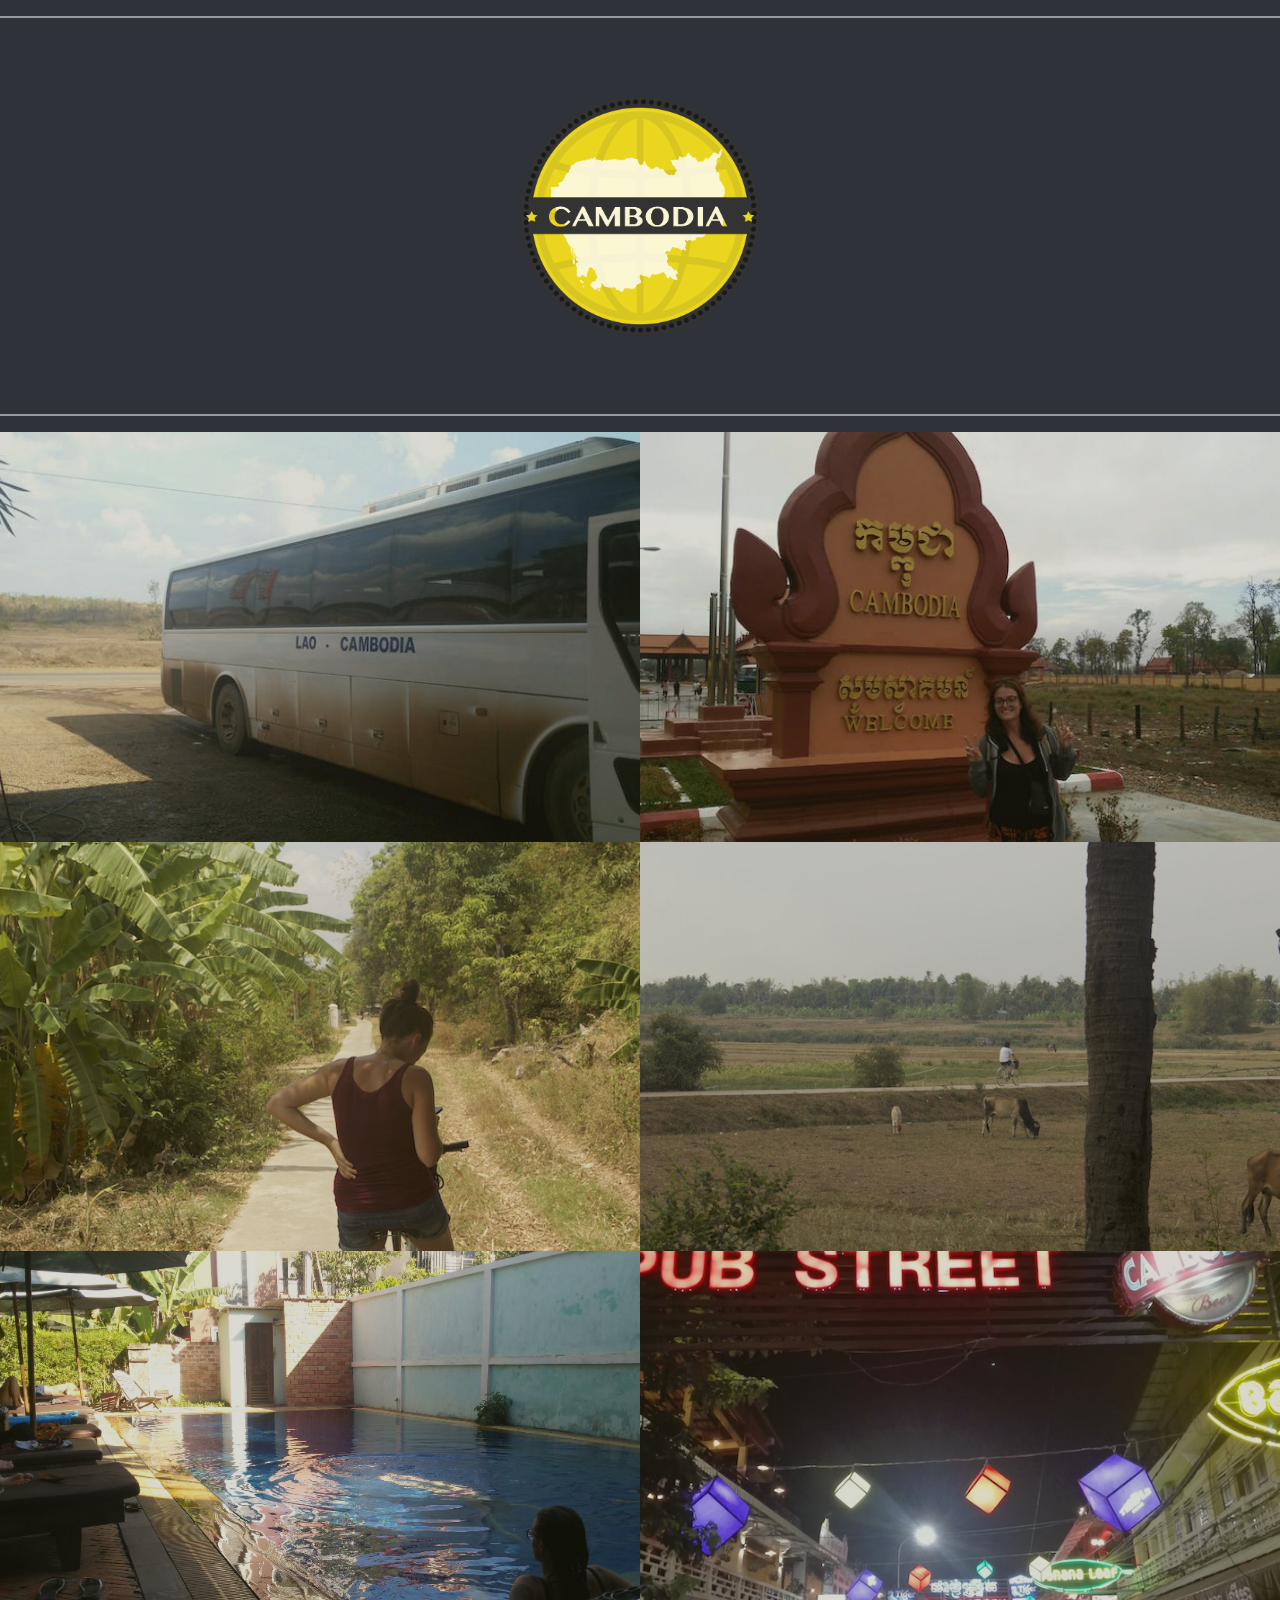
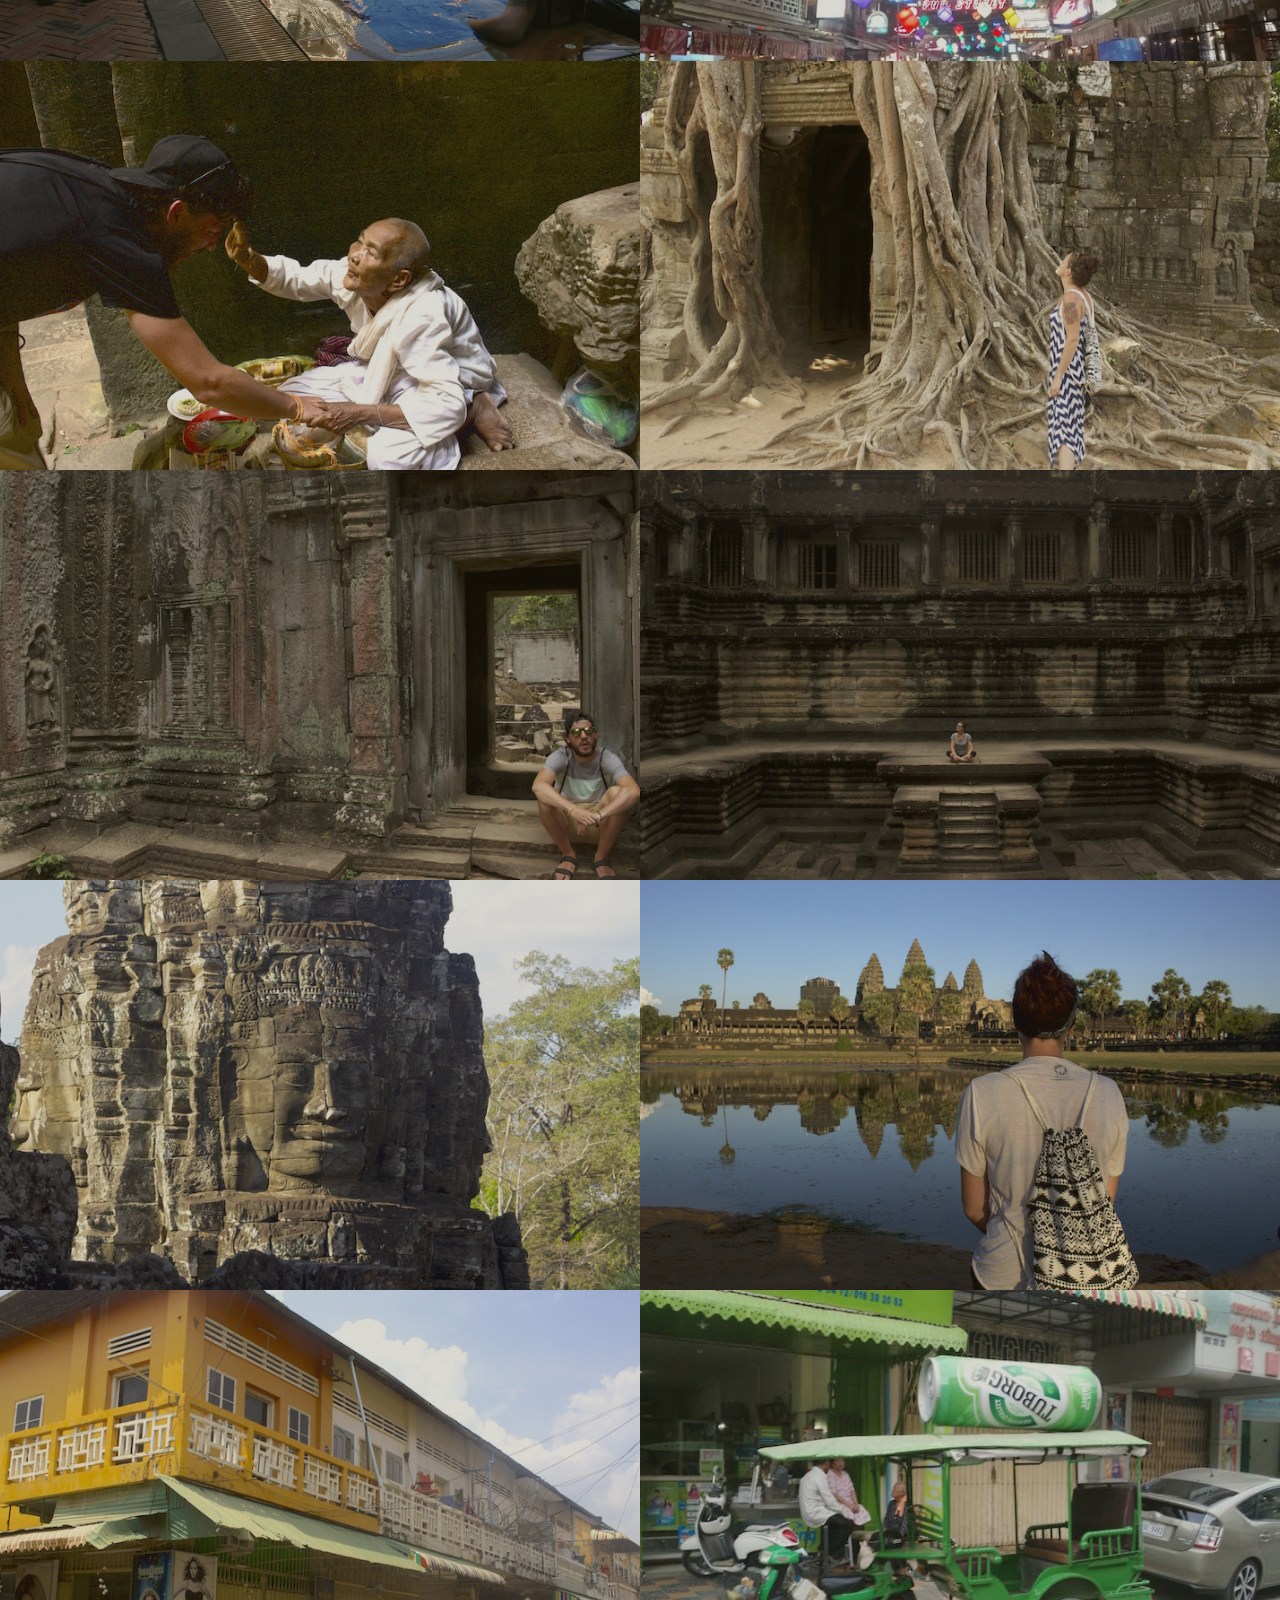
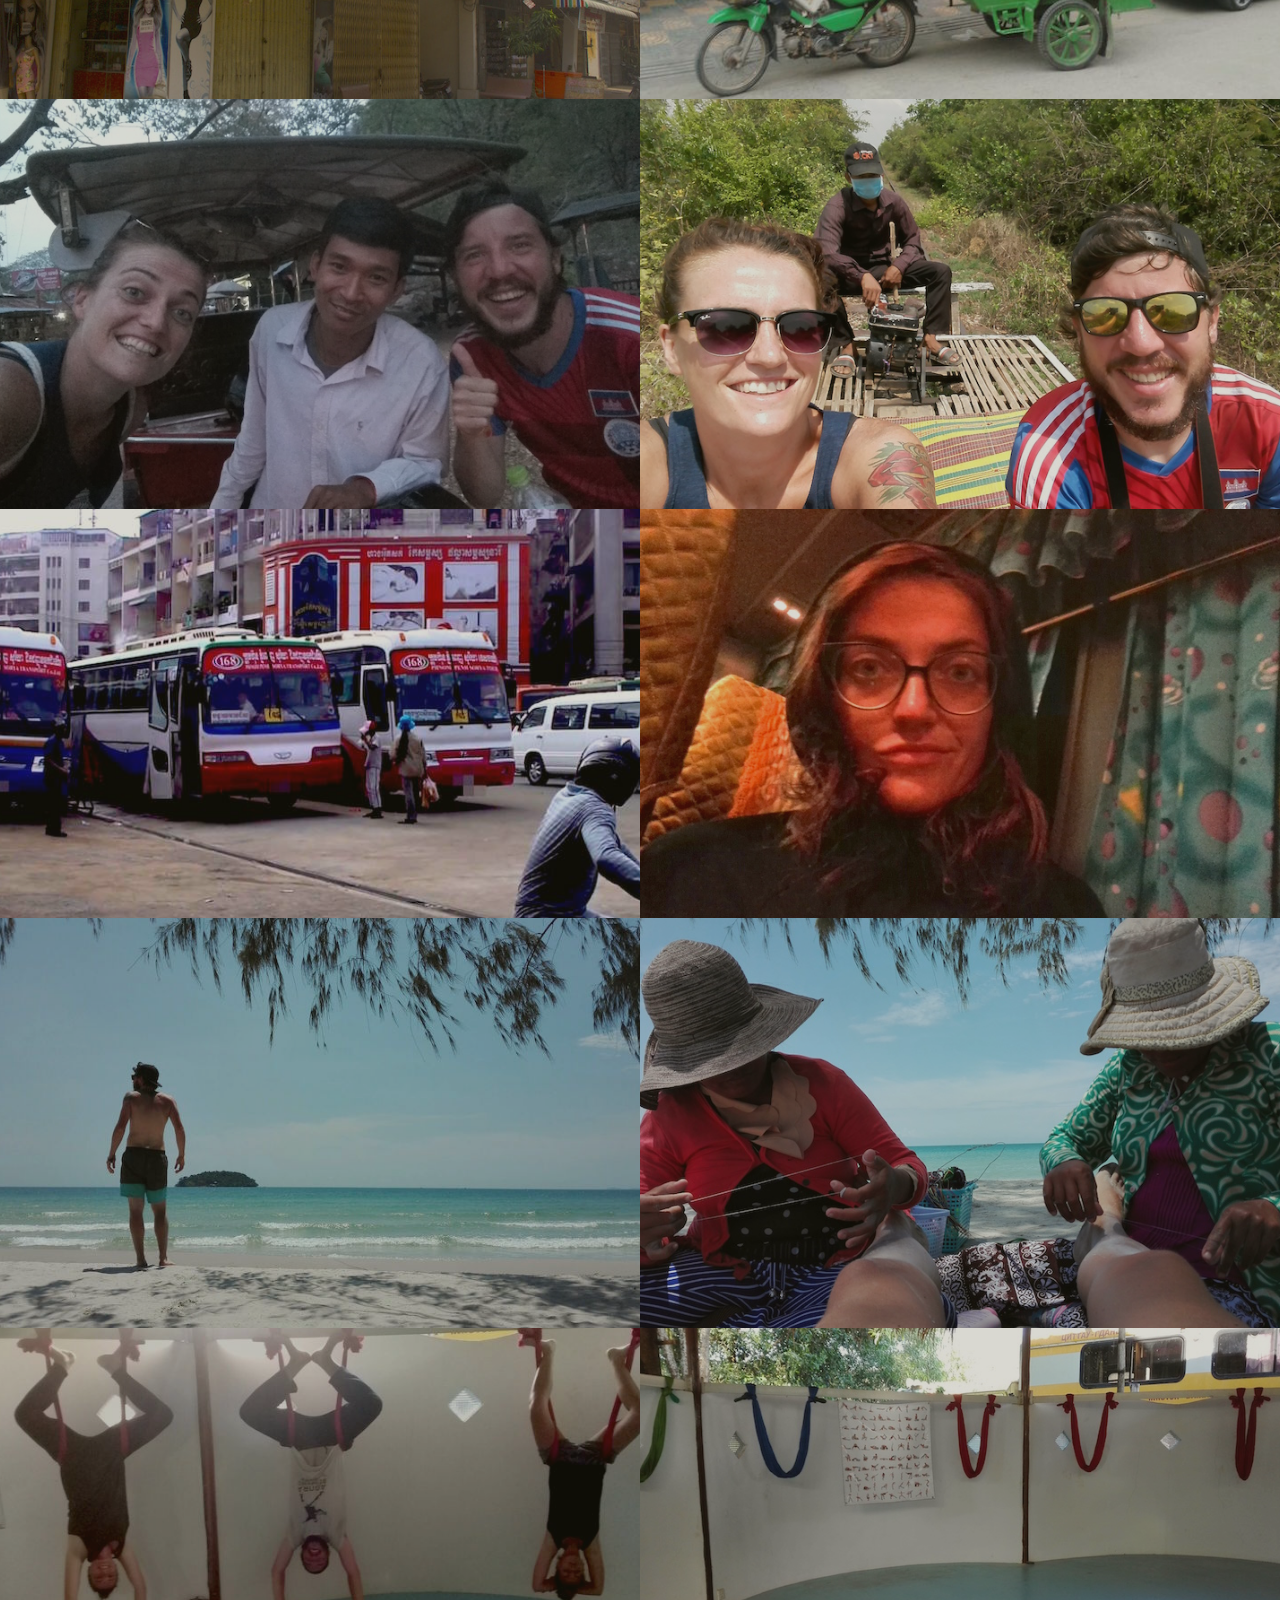
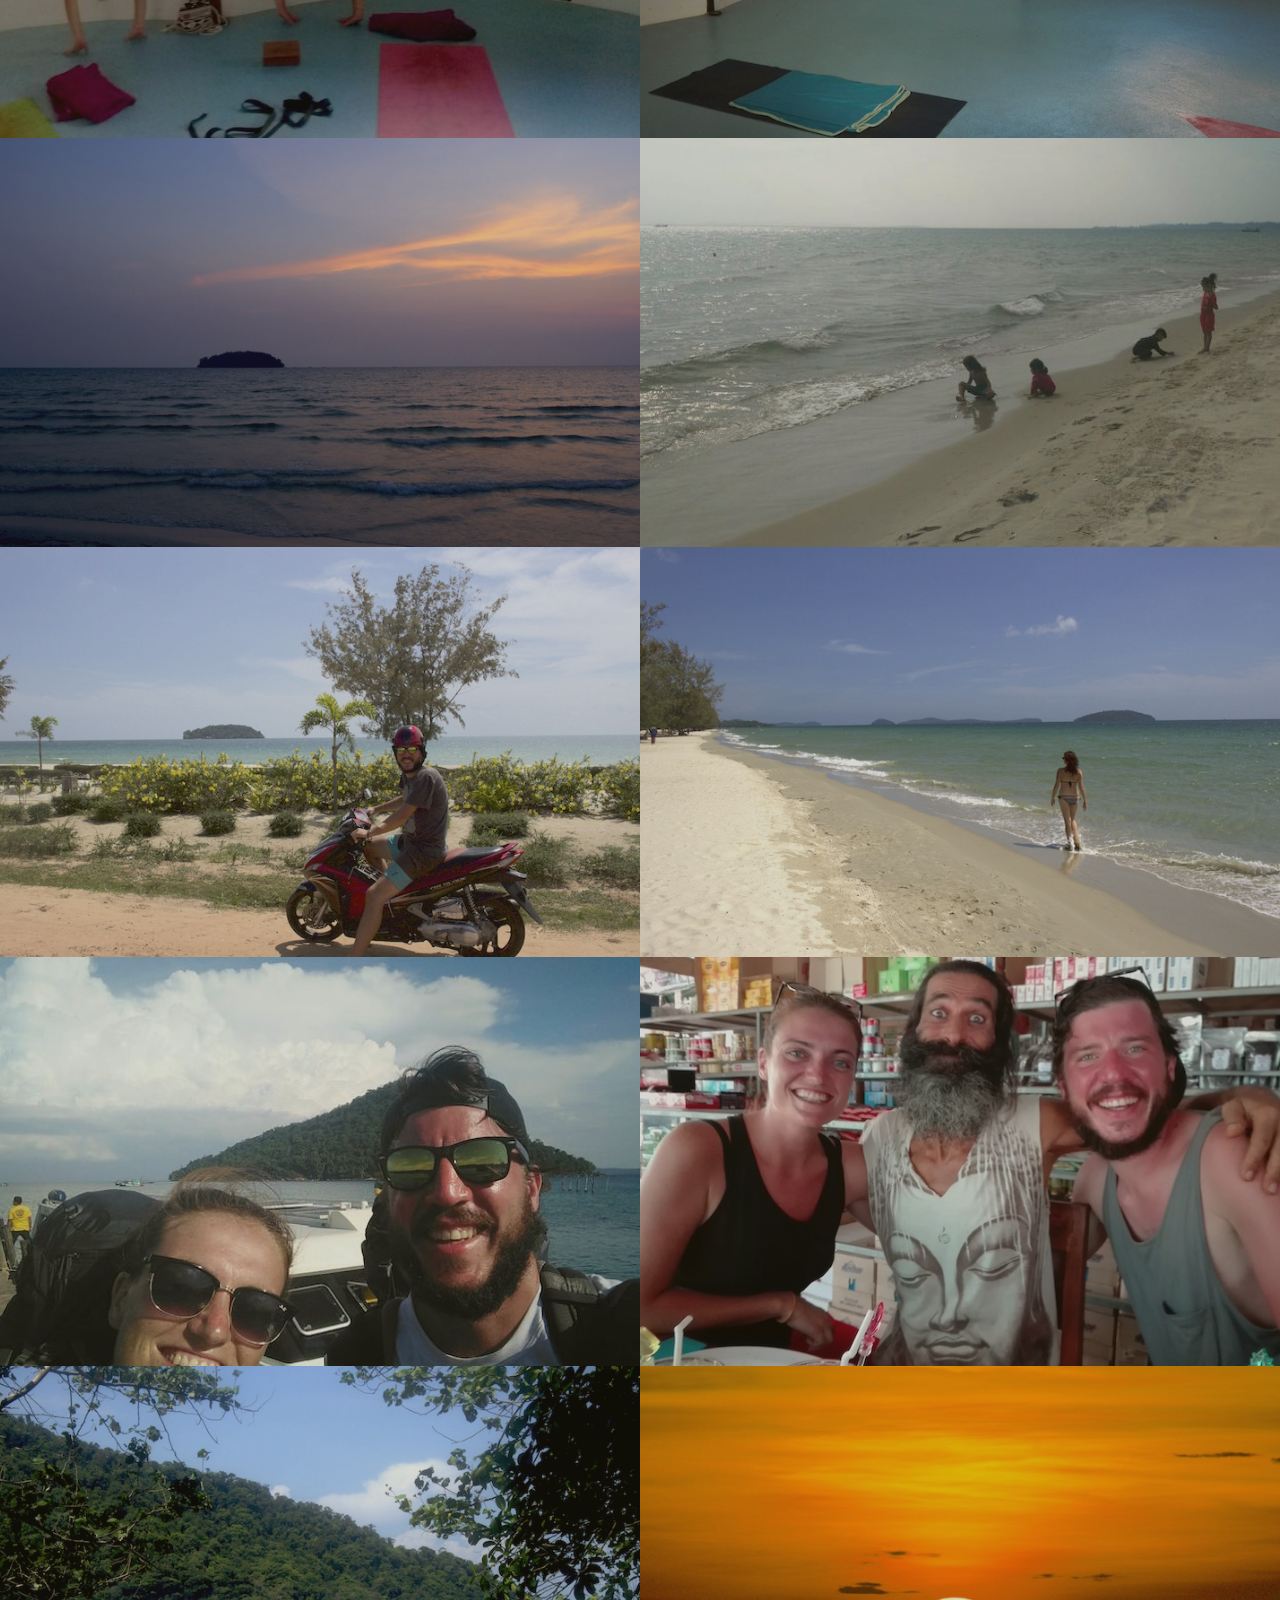
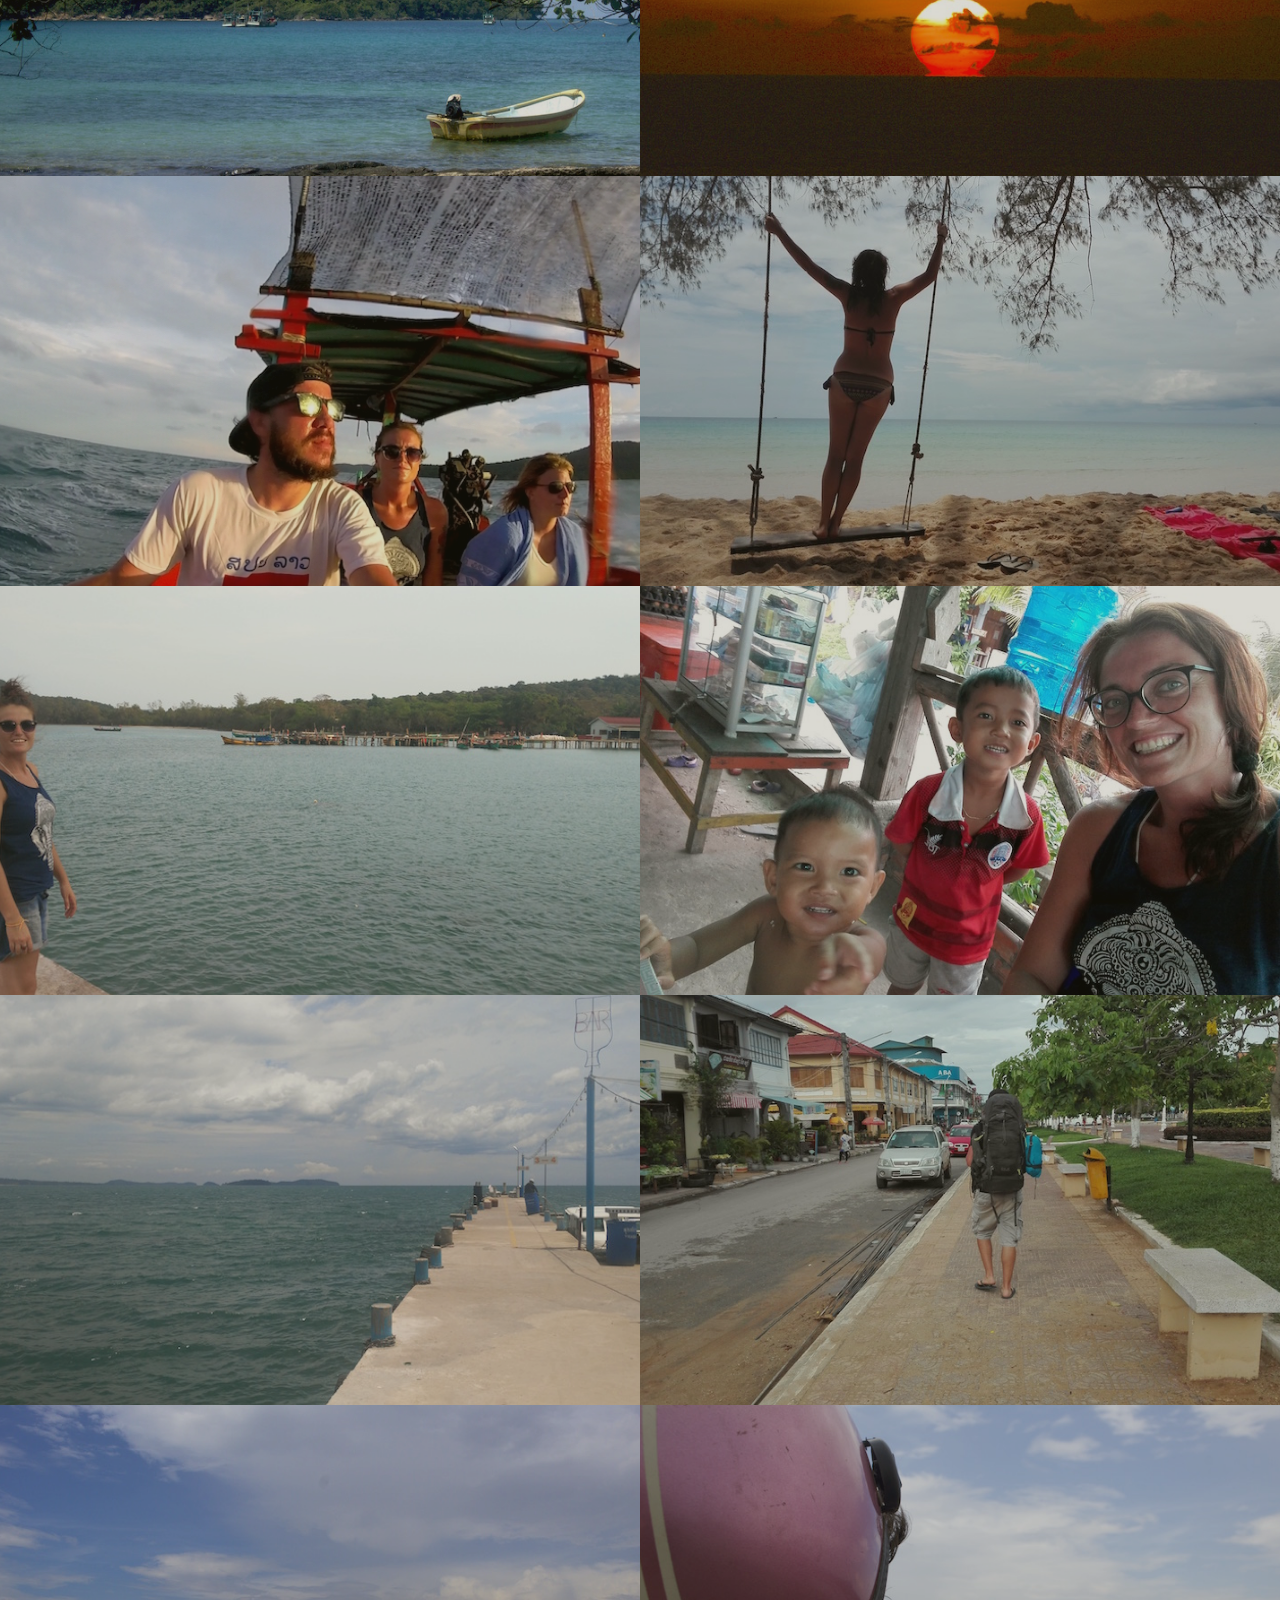
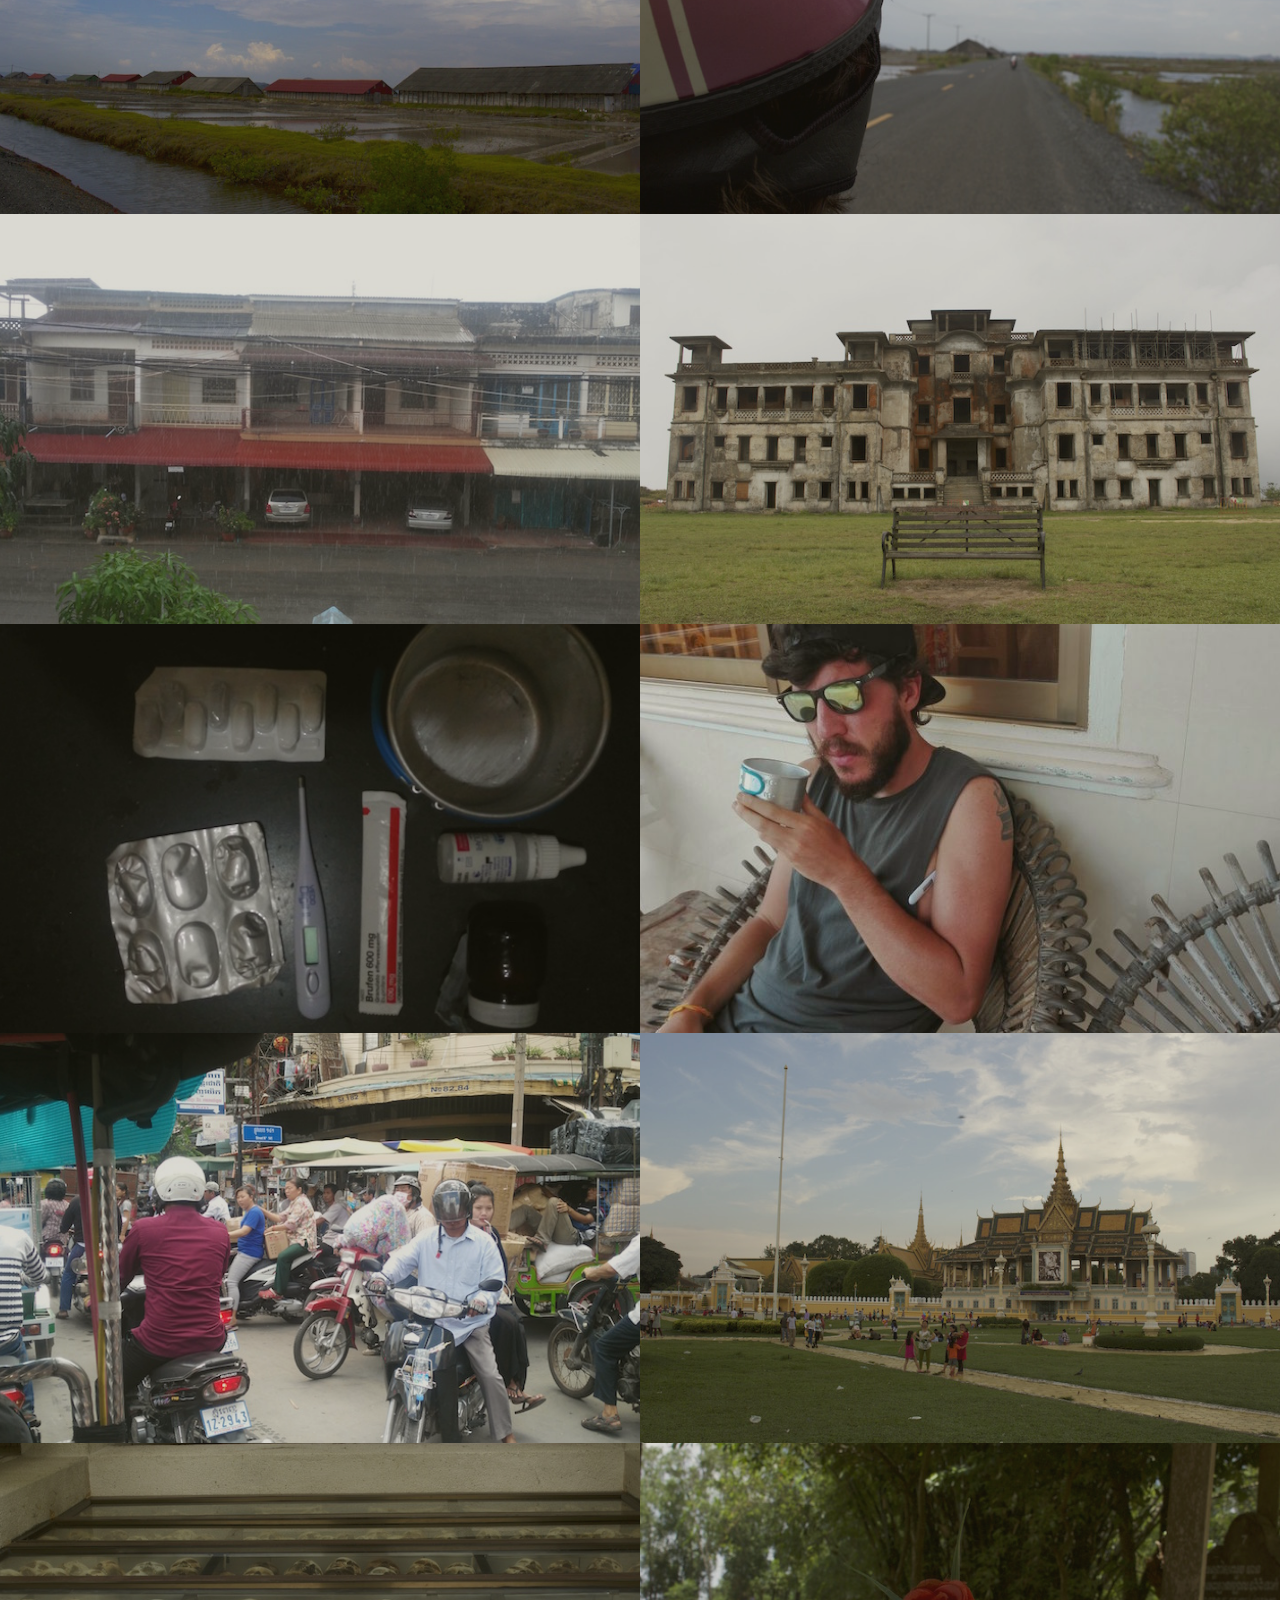
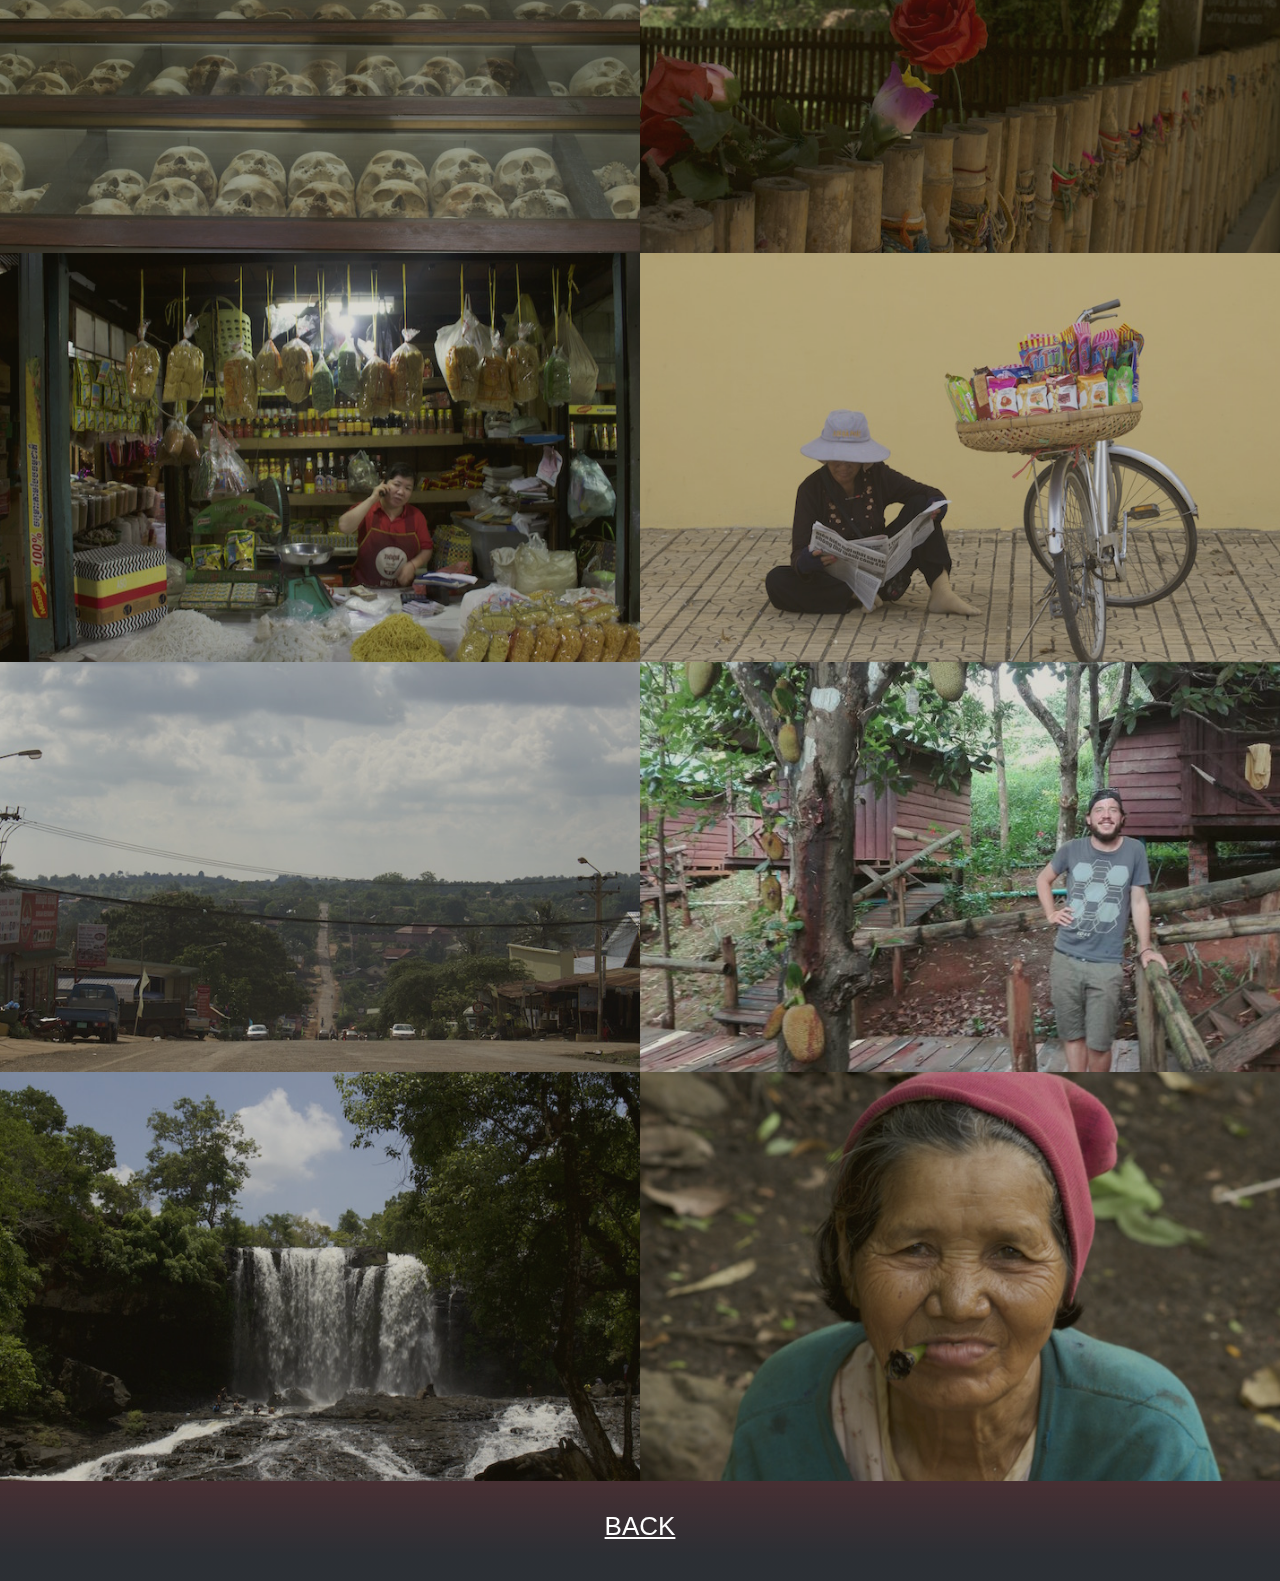
==== commit 305b20c5: "update cambodia" ====
--- a/cambodia.html
+++ b/cambodia.html
@@ -296,224 +296,224 @@
           </figcaption>
         </figure>
 
-        <!--<figure class="effect-chico cambodia">
-          <div class="picture p-45"></div>
-          <div class="filterT"></div>
-          <figcaption>
-            <h2>Bang Sinsagvone /// <span>Cambodia</span></h2>
-            <p>Paolo - DAY 45</p>
-          </figcaption>
-        </figure>
-        <figure class="effect-chico cambodia">
-          <div class="picture g-45"></div>
-          <div class="filterT"></div>
-          <figcaption>
-            <h2>Bang Sinsagvone /// <span>Cambodia</span></h2>
-            <p>Greta - DAY 45</p>
-          </figcaption>
-        </figure>
-
-          <figure class="effect-chico cambodia">
-            <div class="picture p-46"></div>
-            <div class="filterT"></div>
-            <figcaption>
-              <h2>Bang Sinsagvone /// <span>Cambodia</span></h2>
-              <p>Paolo - DAY 46</p>
-            </figcaption>
-          </figure>
-          <figure class="effect-chico cambodia">
-            <div class="picture g-46"></div>
-            <div class="filterT"></div>
-            <figcaption>
-              <h2>Bang Sinsagvone /// <span>Cambodia</span></h2>
-              <p>Greta - DAY 46</p>
-            </figcaption>
-          </figure>
-
-          <figure class="effect-chico cambodia">
-            <div class="picture p-47"></div>
-            <div class="filterT"></div>
-            <figcaption>
-              <h2>Ventiane /// <span>Cambodia</span></h2>
-              <p>Paolo - DAY 47</p>
-            </figcaption>
-          </figure>
-          <figure class="effect-chico cambodia">
-            <div class="picture g-47"></div>
-            <div class="filterT"></div>
-            <figcaption>
-              <h2>Ventiane /// <span>Cambodia</span></h2>
-              <p>Greta - DAY 47</p>
-            </figcaption>
-          </figure>
-
-          <figure class="effect-chico cambodia">
-            <div class="picture p-48"></div>
-            <div class="filterT"></div>
-            <figcaption>
-              <h2>Ventiane /// <span>Cambodia</span></h2>
-              <p>Paolo - DAY 48</p>
-            </figcaption>
-          </figure>
-          <figure class="effect-chico cambodia">
-            <div class="picture g-48"></div>
-            <div class="filterT"></div>
-            <figcaption>
-              <h2>Ventiane /// <span>Cambodia</span></h2>
-              <p>Greta - DAY 48</p>
-            </figcaption>
-          </figure>
-
-          <figure class="effect-chico cambodia">
-            <div class="picture p-49"></div>
-            <div class="filterT"></div>
-            <figcaption>
-              <h2>Pakse /// <span>Cambodia</span></h2>
-              <p>Paolo - DAY 49</p>
-            </figcaption>
-          </figure>
-          <figure class="effect-chico cambodia">
-            <div class="picture g-49"></div>
-            <div class="filterT"></div>
-            <figcaption>
-              <h2>Pakse /// <span>Cambodia</span></h2>
-              <p>Greta - DAY 49</p>
-            </figcaption>
-          </figure>
-
-          <figure class="effect-chico cambodia">
-            <div class="picture p-50"></div>
-            <div class="filterT"></div>
-            <figcaption>
-              <h2>Champasak /// <span>Cambodia</span></h2>
-              <p>Paolo - DAY 50</p>
-            </figcaption>
-          </figure>
-          <figure class="effect-chico cambodia">
-            <div class="picture g-50"></div>
-            <div class="filterT"></div>
-            <figcaption>
-              <h2>Champasak /// <span>Cambodia</span></h2>
-              <p>Greta - DAY 50</p>
-            </figcaption>
-          </figure>
-
-          <figure class="effect-chico cambodia">
-            <div class="picture p-51"></div>
-            <div class="filterT"></div>
-            <figcaption>
-              <h2>Tad-Lo /// <span>Cambodia</span></h2>
-              <p>Paolo - DAY 51</p>
-            </figcaption>
-          </figure>
-          <figure class="effect-chico cambodia">
-            <div class="picture g-51"></div>
-            <div class="filterT"></div>
-            <figcaption>
-              <h2>Tad-Lo /// <span>Cambodia</span></h2>
-              <p>Greta - DAY 51</p>
-            </figcaption>
-          </figure>
-
-          <figure class="effect-chico cambodia">
-            <div class="picture p-52"></div>
-            <div class="filterT"></div>
-            <figcaption>
-              <h2>Bolaven Plateau /// <span>Cambodia</span></h2>
-              <p>Paolo - DAY 52</p>
-            </figcaption>
-          </figure>
-          <figure class="effect-chico cambodia">
-            <div class="picture g-52"></div>
-            <div class="filterT"></div>
-            <figcaption>
-              <h2>Bolaven Plateau /// <span>Cambodia</span></h2>
-              <p>Greta - DAY 52</p>
-            </figcaption>
-          </figure>
-
-          <figure class="effect-chico cambodia">
-            <div class="picture p-53"></div>
-            <div class="filterT"></div>
-            <figcaption>
-              <h2>Bolaven Plateau /// <span>Cambodia</span></h2>
-              <p>Paolo - DAY 53</p>
-            </figcaption>
-          </figure>
-          <figure class="effect-chico cambodia">
-            <div class="picture g-53"></div>
-            <div class="filterT"></div>
-            <figcaption>
-              <h2>Bolaven Plateau /// <span>Cambodia</span></h2>
-              <p>Greta - DAY 53</p>
-            </figcaption>
-          </figure>
-
-          <figure class="effect-chico cambodia">
-            <div class="picture p-54"></div>
+        <figure class="effect-chico cambodia">
+          <div class="picture p-74"></div>
+          <div class="filterT"></div>
+          <figcaption>
+            <h2>Koh Rong Samloen /// <span>Cambodia</span></h2>
+            <p>Paolo - DAY 74</p>
+          </figcaption>
+        </figure>
+        <figure class="effect-chico cambodia">
+          <div class="picture g-74"></div>
+          <div class="filterT"></div>
+          <figcaption>
+            <h2>Koh Rong Samloen /// <span>Cambodia</span></h2>
+            <p>Greta - DAY 74</p>
+          </figcaption>
+        </figure>
+
+          <figure class="effect-chico cambodia">
+            <div class="picture p-75"></div>
+            <div class="filterT"></div>
+            <figcaption>
+              <h2>From Koh Rong Samloen to Kampot /// <span>Cambodia</span></h2>
+              <p>Paolo - DAY 75</p>
+            </figcaption>
+          </figure>
+          <figure class="effect-chico cambodia">
+            <div class="picture g-75"></div>
+            <div class="filterT"></div>
+            <figcaption>
+              <h2>From Koh Rong Samloen to Kampot /// <span>Cambodia</span></h2>
+              <p>Greta - DAY 75</p>
+            </figcaption>
+          </figure>
+
+          <figure class="effect-chico cambodia">
+            <div class="picture p-76"></div>
+            <div class="filterT"></div>
+            <figcaption>
+              <h2>Kampot /// <span>Cambodia</span></h2>
+              <p>Paolo - DAY 76</p>
+            </figcaption>
+          </figure>
+          <figure class="effect-chico cambodia">
+            <div class="picture g-76"></div>
+            <div class="filterT"></div>
+            <figcaption>
+              <h2>Kampot /// <span>Cambodia</span></h2>
+              <p>Greta - DAY 76</p>
+            </figcaption>
+          </figure>
+
+          <figure class="effect-chico cambodia">
+            <div class="picture p-77"></div>
+            <div class="filterT"></div>
+            <figcaption>
+              <h2>Kampot /// <span>Cambodia</span></h2>
+              <p>Paolo - DAY 77</p>
+            </figcaption>
+          </figure>
+          <figure class="effect-chico cambodia">
+            <div class="picture g-77"></div>
+            <div class="filterT"></div>
+            <figcaption>
+              <h2>Kampot /// <span>Cambodia</span></h2>
+              <p>Greta - DAY 77</p>
+            </figcaption>
+          </figure>
+
+          <figure class="effect-chico cambodia">
+            <div class="picture p-78"></div>
+            <div class="filterT"></div>
+            <figcaption>
+              <h2>Kampot /// <span>Cambodia</span></h2>
+              <p>Paolo - DAY 78</p>
+            </figcaption>
+          </figure>
+          <figure class="effect-chico cambodia">
+            <div class="picture g-78"></div>
+            <div class="filterT"></div>
+            <figcaption>
+              <h2>Kampot /// <span>Cambodia</span></h2>
+              <p>Greta - DAY 78</p>
+            </figcaption>
+          </figure>
+
+          <figure class="effect-chico cambodia">
+            <div class="picture p-79"></div>
+            <div class="filterT"></div>
+            <figcaption>
+              <h2>From Kampot to Phnom Penh /// <span>Cambodia</span></h2>
+              <p>Paolo - DAY 79</p>
+            </figcaption>
+          </figure>
+          <figure class="effect-chico cambodia">
+            <div class="picture g-79"></div>
+            <div class="filterT"></div>
+            <figcaption>
+              <h2>From Kampot to Phnom Penh  /// <span>Cambodia</span></h2>
+              <p>Greta - DAY 79</p>
+            </figcaption>
+          </figure>
+
+          <figure class="effect-chico cambodia">
+            <div class="picture p-80"></div>
+            <div class="filterT"></div>
+            <figcaption>
+              <h2>Phnom Penh /// <span>Cambodia</span></h2>
+              <p>Paolo - DAY 80</p>
+            </figcaption>
+          </figure>
+          <figure class="effect-chico cambodia">
+            <div class="picture g-80"></div>
+            <div class="filterT"></div>
+            <figcaption>
+              <h2>Phnom Penh /// <span>Cambodia</span></h2>
+              <p>Greta - DAY 80</p>
+            </figcaption>
+          </figure>
+
+          <figure class="effect-chico cambodia">
+            <div class="picture p-81"></div>
+            <div class="filterT"></div>
+            <figcaption>
+              <h2>Phnom Penh /// <span>Cambodia</span></h2>
+              <p>Paolo - DAY 81</p>
+            </figcaption>
+          </figure>
+          <figure class="effect-chico cambodia">
+            <div class="picture g-81"></div>
+            <div class="filterT"></div>
+            <figcaption>
+              <h2>Phnom Penh /// <span>Cambodia</span></h2>
+              <p>Greta - DAY 81</p>
+            </figcaption>
+          </figure>
+
+          <figure class="effect-chico cambodia">
+            <div class="picture p-82"></div>
+            <div class="filterT"></div>
+            <figcaption>
+              <h2>From Phnom Penh to Sem Monorom /// <span>Cambodia</span></h2>
+              <p>Paolo - DAY 82</p>
+            </figcaption>
+          </figure>
+          <figure class="effect-chico cambodia">
+            <div class="picture g-82"></div>
+            <div class="filterT"></div>
+            <figcaption>
+              <h2>From Phnom Penh to Sem Monorom /// <span>Cambodia</span></h2>
+              <p>Greta - DAY 82</p>
+            </figcaption>
+          </figure>
+
+          <figure class="effect-chico cambodia">
+            <div class="picture p-83"></div>
+            <div class="filterT"></div>
+            <figcaption>
+              <h2>Sem Monorom /// <span>Cambodia</span></h2>
+              <p>Paolo - DAY 83</p>
+            </figcaption>
+          </figure>
+          <figure class="effect-chico cambodia">
+            <div class="picture g-83"></div>
+            <div class="filterT"></div>
+            <figcaption>
+              <h2>Sem Monorom /// <span>Cambodia</span></h2>
+              <p>Greta - DAY 83</p>
+            </figcaption>
+          </figure>
+
+          <!--<figure class="effect-chico cambodia">
+            <div class="picture p-84"></div>
             <div class="filterT"></div>
             <figcaption>
               <h2>Don Det /// <span>Cambodia</span></h2>
-              <p>Paolo - DAY 54</p>
-            </figcaption>
-          </figure>
-          <figure class="effect-chico cambodia">
-            <div class="picture g-54"></div>
+              <p>Paolo - DAY 84</p>
+            </figcaption>
+          </figure>
+          <figure class="effect-chico cambodia">
+            <div class="picture g-84"></div>
             <div class="filterT"></div>
             <figcaption>
               <h2>Don Det /// <span>Cambodia</span></h2>
-              <p>Greta - DAY 54</p>
-            </figcaption>
-          </figure>
-
-          <figure class="effect-chico cambodia">
-            <div class="picture p-55"></div>
+              <p>Greta - DAY 84</p>
+            </figcaption>
+          </figure>
+
+          <figure class="effect-chico cambodia">
+            <div class="picture p-85"></div>
             <div class="filterT"></div>
             <figcaption>
               <h2>Don Det /// <span>Cambodia</span></h2>
-              <p>Paolo - DAY 55</p>
-            </figcaption>
-          </figure>
-          <figure class="effect-chico cambodia">
-            <div class="picture g-55"></div>
+              <p>Paolo - DAY 85</p>
+            </figcaption>
+          </figure>
+          <figure class="effect-chico cambodia">
+            <div class="picture g-85"></div>
             <div class="filterT"></div>
             <figcaption>
               <h2>Don Det /// <span>Cambodia</span></h2>
-              <p>Greta - DAY 55</p>
-            </figcaption>
-          </figure>
-
-          <figure class="effect-chico cambodia">
-            <div class="picture p-56"></div>
+              <p>Greta - DAY 85</p>
+            </figcaption>
+          </figure>
+
+          <figure class="effect-chico cambodia">
+            <div class="picture p-86"></div>
             <div class="filterT"></div>
             <figcaption>
               <h2>Don Det /// <span>Cambodia</span></h2>
-              <p>Paolo - DAY 56</p>
-            </figcaption>
-          </figure>
-          <figure class="effect-chico cambodia">
-            <div class="picture g-56"></div>
+              <p>Paolo - DAY 86</p>
+            </figcaption>
+          </figure>
+          <figure class="effect-chico cambodia">
+            <div class="picture g-86"></div>
             <div class="filterT"></div>
             <figcaption>
               <h2>Don Det /// <span>Cambodia</span></h2>
-              <p>Greta - DAY 56</p>
-            </figcaption>
-          </figure>
-
-          <figure class="effect-chico cambodia">
-            <div class="picture p-57"></div>
-            <div class="filterT"></div>
-            <figcaption>
-              <h2>Don Det /// <span>Cambodia</span></h2>
-              <p>Paolo - DAY 57</p>
-            </figcaption>
-          </figure>
-          <figure class="effect-chico cambodia">
-            <div class="picture g-57"></div>
-            <div class="filterT"></div>
-            <figcaption>
-              <h2>Don Det /// <span>Cambodia</span></h2>
-              <p>Greta - DAY 57</p>
+              <p>Greta - DAY 86</p>
             </figcaption>
           </figure> -->
       </div>
--- a/style.css
+++ b/style.css
@@ -826,6 +826,38 @@
 
 .g-81 {
   background-image: url('./images/g81.jpg');
+}
+
+.p-82 {
+  background-image: url('./images/p82.jpg');
+}
+
+.g-82 {
+  background-image: url('./images/g82.jpg');
+}
+
+.p-83 {
+  background-image: url('./images/p83.jpg');
+}
+
+.g-83 {
+  background-image: url('./images/g83.jpg');
+}
+
+.p-84 {
+  background-image: url('./images/p84.jpg');
+}
+
+.g-84 {
+  background-image: url('./images/g84.jpg');
+}
+
+.p-85 {
+  background-image: url('./images/p85.jpg');
+}
+
+.g-85 {
+  background-image: url('./images/g85.jpg');
 }
 
 .grid {
